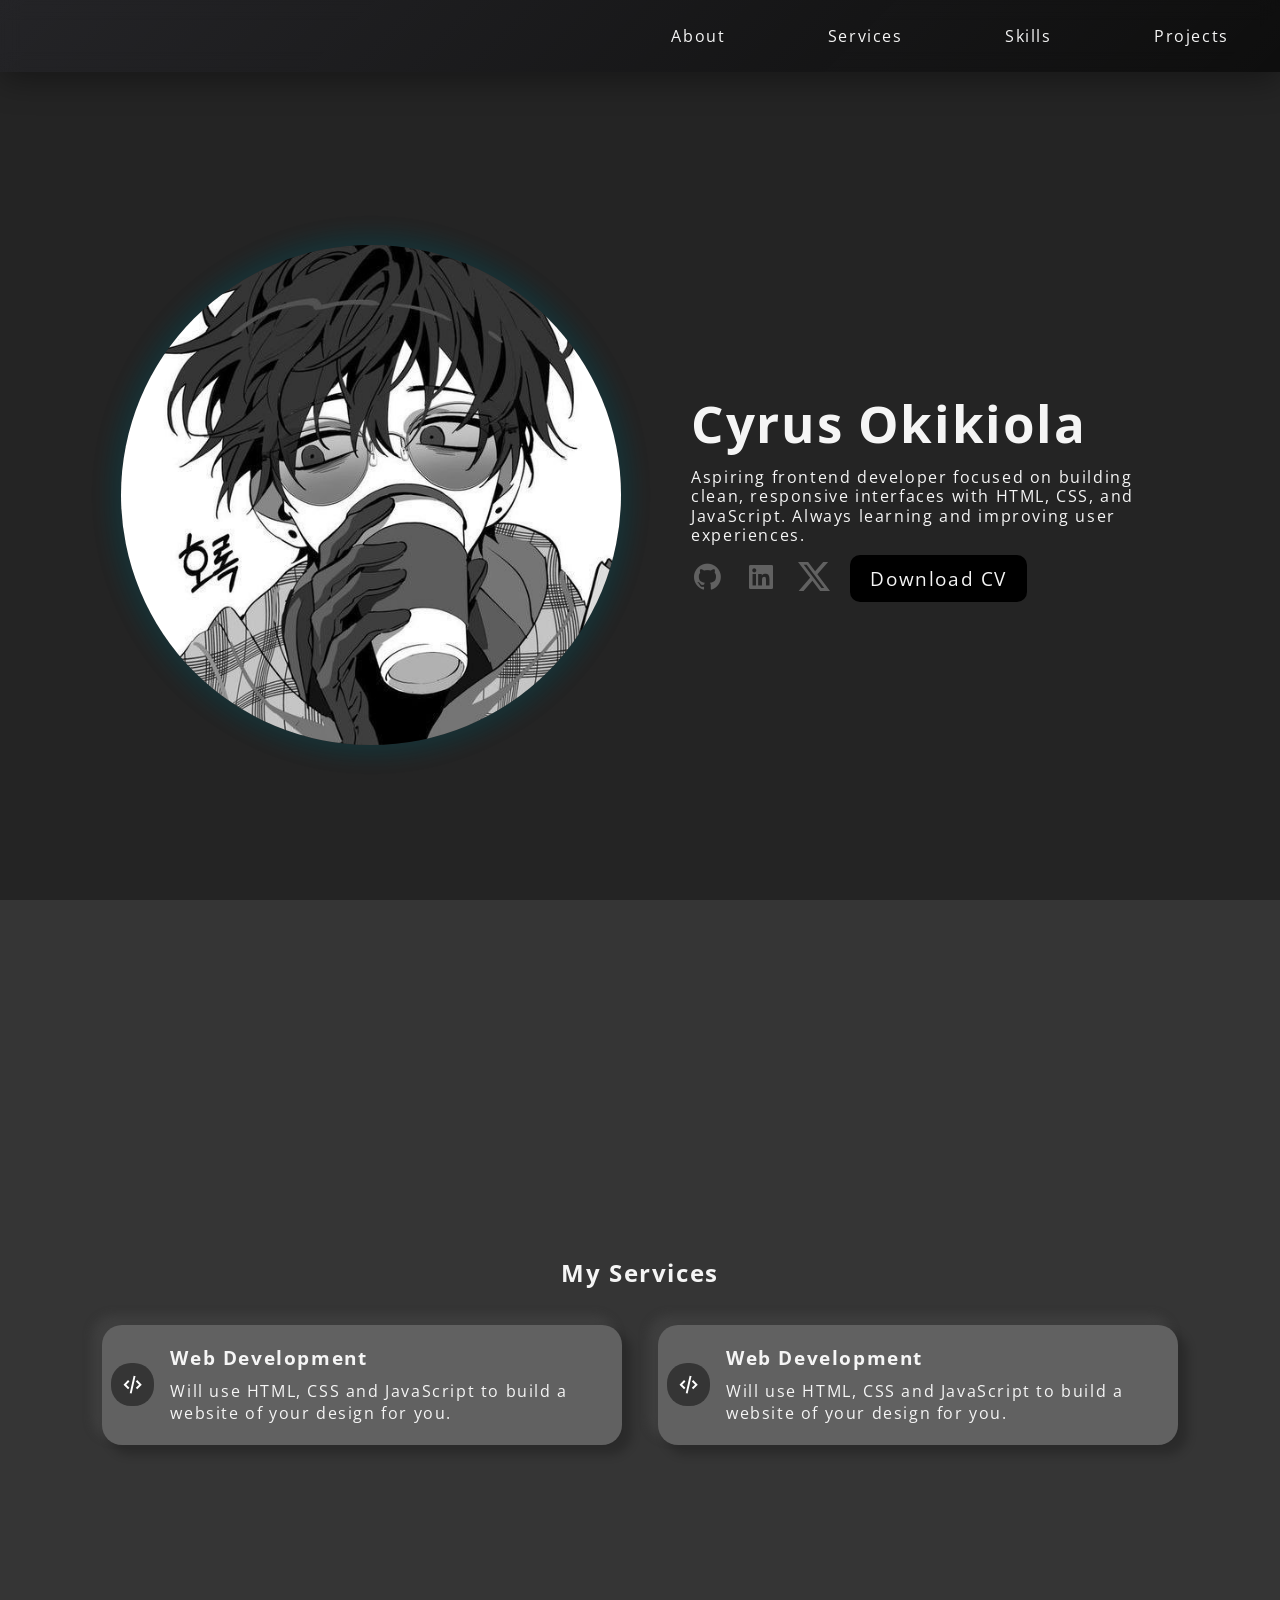
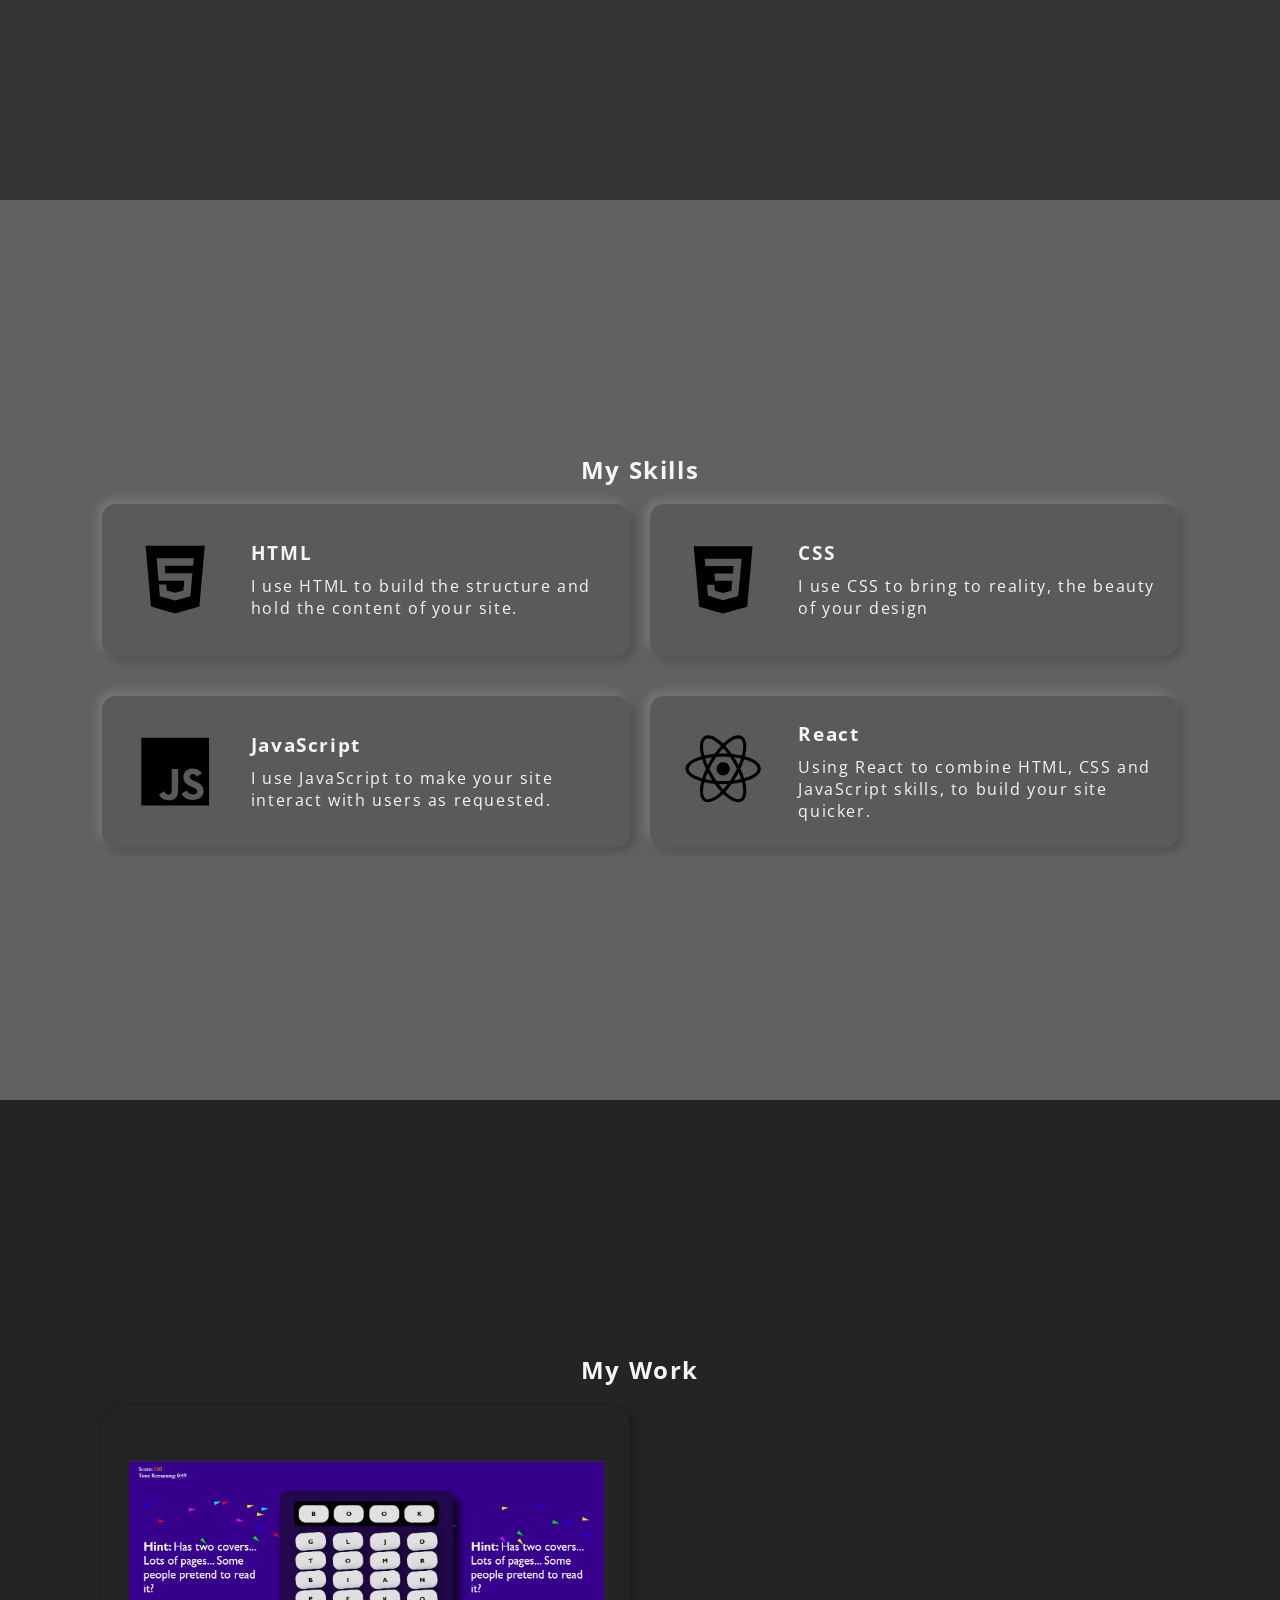
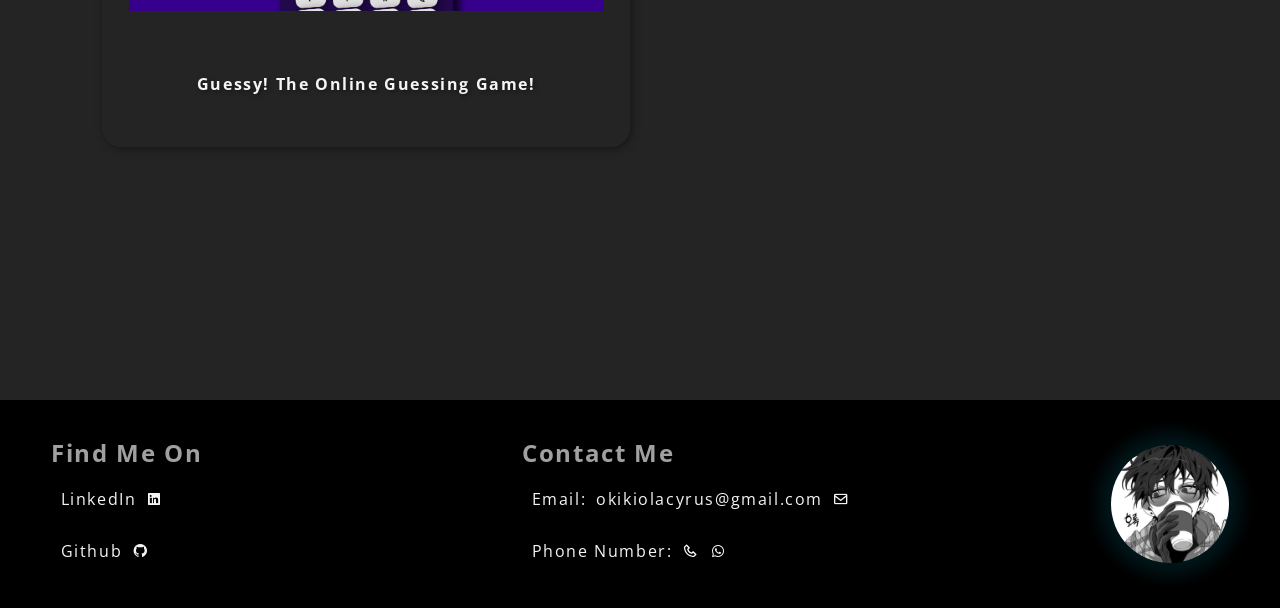
==== index.html @ 1af75ae3 "x option" ====
<!DOCTYPE html>
<html lang="en">
<head>
    <meta charset="UTF-8">
    <meta name="viewport" content="width=device-width, initial-scale=1.0">
    <title>Cyrus</title>
    <link rel="preconnect" href="https://fonts.googleapis.com">
    <link rel="preconnect" href="https://fonts.gstatic.com" crossorigin>
    <link href="https://fonts.googleapis.com/css2?family=Open+Sans:ital,wght@0,300..800;1,300..800&family=Roboto+Condensed:ital,wght@0,100..900;1,100..900&family=Roboto:ital,wght@0,100..900;1,100..900&display=swap" rel="stylesheet">
    <link href='https://unpkg.com/boxicons@2.1.4/css/boxicons.min.css' rel='stylesheet'>
    <link rel="stylesheet" href="./styles/general.css">
    <link rel="stylesheet" href="./styles/header.css">
    <link rel="stylesheet" href="./styles/footer.css">
    <link rel="stylesheet" href="./styles/colors.css">
    <link rel="stylesheet" href="./styles/about.css">
    <link rel="stylesheet" href="./styles/services.css">
    <link rel="stylesheet" href="./styles/projects.css">
    <link rel="stylesheet" href="./styles/animations.css">
    <link rel="stylesheet" href="./styles/skills.css">
</head>
<body>
    <header>
        <!--Conatains Nav bar-->
        <div class="wide-view">
            <nav>
                <!--Contains "About", "Contact Me", "Projects"-->
                <a class="nav" href="#who-i-am-target">About</a>
                <a class="nav" href="#my-services-target">Services</a>
                <a class="nav" href="#my-skills-target">Skills</a>
                <a class="nav" href="#projects-section-target">Projects</a>
            </nav>
        </div>
        <div class="smol-view">
            <i class='bx bx-menu-alt-right' id="menu-icon"></i>
            <div class="side-menu">
                <div class="black-screen"></div>
                <button class="close-menu">
                    <i class='bx bx-x' id="icon"></i>
                </button>
                <nav>
                    <!--Contains "About", "Contact Me", "Projects"-->
                    <a class="nav" href="#who-i-am-target">About</a>
                    <a class="nav" href="#my-services-target">Services</a>
                    <a class="nav" href="#my-skills-target">Skills</a>
                    <a class="nav" href="#projects-section-target">Projects</a>
                </nav>
                <div class="media-links">
                    <a href="https://github.com/CyMain" class="media-link"><i class='bx bxl-github' ></i></a>
                    <a href="https://www.linkedin.com/in/cyrus-okikiola/" class="media-link"><i class='bx bxl-linkedin-square'></i></a>
                </div>
            </div>
        </div>
    </header>
    <main>
        <!--Contains the main content of each site-->
        <section id="who-i-am">
            <h6 id="who-i-am-target">

            </h6>
            <div id="about-container">
                <div id="brand-image">
                    <!--My Image or brand Image. Could even be my github pfp-->
                    <img src="./assets/images/mypfp2.jpg" alt="Cyrus' image">
                </div>
                <div id="my-desc">
                    <h2 class="name">
                        Cyrus Okikiola
                    </h2>
                    <article class="desc">
                        Aspiring frontend developer focused on building clean, responsive interfaces with HTML, CSS, and JavaScript. Always learning and improving user experiences.
                    </article>
                    <div class="options">
                        <button class="option"><i class='bx bxl-github'></i></button>
                        <button class="option"><i class='bx bxl-linkedin-square'></i></button>
                        <button class="option"><svg xmlns="http://www.w3.org/2000/svg" shape-rendering="geometricPrecision" text-rendering="geometricPrecision" image-rendering="optimizeQuality" fill-rule="evenodd" clip-rule="evenodd" viewBox="0 0 512 462.799"><path fill-rule="nonzero" d="M403.229 0h78.506L310.219 196.04 512 462.799H354.002L230.261 301.007 88.669 462.799h-78.56l183.455-209.683L0 0h161.999l111.856 147.88L403.229 0zm-27.556 415.805h43.505L138.363 44.527h-46.68l283.99 371.278z"/></svg></button>
                        
                        <button class="cv-download">Download CV</button>
                    </div>
                </div>
            </div>
        </section>
        <section id="my-services">
            <h6 id="my-services-target">

            </h6>
            <div id="services-container">
                <h2>
                    My Services
                </h2>
                <div class="services">
                    <!--column flexbox containing all services on mobile. Row flexbox for wide screens-->
                    <div class="service">
                        <figure>
                            <!--icon for each sevice.-->
                            <img src="./assets/icons/code-alt-light.png">
                        </figure>
                        <div class="service-desc">
                            <!--Contains service name and description-->
                            <h3>
                                Web Development
                            </h3>
                            <p>
                                Will use HTML, CSS and JavaScript to build a website of your design for you.
                            </p>
                        </div>
                    </div>
                    <div class="service">
                        <figure>
                            <!--icon for each sevice.-->
                            <img src="./assets/icons/code-alt-light.png">
                        </figure>
                        <div class="service-desc">
                            <!--Contains service name and description-->
                            <h3>
                                Web Development
                            </h3>
                            <p>
                                Will use HTML, CSS and JavaScript to build a website of your design for you.
                            </p>
                        </div>
                    </div>
                    
                </div>
            </div>
        </section>
        <section id="my-skills">
            <h6 id="my-skills-target">

            </h6>
            <div id="skills-container">
                <h2>
                    My Skills
                </h2>
                <div class="skills">
                    <!--column flexbox containing all skills on mobile. Row flexbox for wide screens-->
                    <div class="skill html-skill">
                        <!--icon for each skill.-->
                        <figure class="skill-icon">
                            <svg xmlns="http://www.w3.org/2000/svg" viewBox="0 0 24 24"><path d="M4.136 3.012h15.729l-1.431 16.15-6.451 1.826-6.414-1.826-1.433-16.15zm5.266 7.302-.173-2.035 7.533.002.173-1.963-9.87-.002.522 5.998h6.835l-.243 2.566-2.179.602-2.214-.605-.141-1.58H7.691l.247 3.123L12 17.506l4.028-1.08.558-6.111H9.402v-.001z"></path></svg>
                        </figure>
                        
                        <article class="skill-desc">
                            <h3 class="skill-name">HTML</h3>
                            <p class="skill-me">I use HTML to build the structure and hold the content of your site.</p>
                        </article>
                    </div>
                    <div class="skill css-skill">
                        <!--icon for each skill.-->
                        <figure class="skill-icon">
                            <svg xmlns="http://www.w3.org/2000/svg" viewBox="0 0 24 24"><path d="M4.192 3.143h15.615l-1.42 16.034-6.404 1.812-6.369-1.813L4.192 3.143zM16.9 6.424l-9.8-.002.158 1.949 7.529.002-.189 2.02H9.66l.179 1.913h4.597l-.272 2.62-2.164.598-2.197-.603-.141-1.569h-1.94l.216 2.867L12 17.484l3.995-1.137.905-9.923z"></path></svg>
                        </figure>
                        
                        <article class="skill-desc">
                            <h3 class="skill-name">CSS</h3>
                            <p class="skill-me">I use CSS to bring to reality, the beauty of your design</p>
                        </article>
                    </div>
                    <div class="skill js-skill">
                        <!--icon for each skill.-->
                        <figure class="skill-icon">
                            <svg xmlns="http://www.w3.org/2000/svg" viewBox="0 0 24 24" ><path d="M3 3h18v18H3V3zm16.525 13.707c-.131-.821-.666-1.511-2.252-2.155-.552-.259-1.165-.438-1.349-.854-.068-.248-.078-.382-.034-.529.113-.484.687-.629 1.137-.495.293.09.563.315.732.676.775-.507.775-.507 1.316-.844-.203-.314-.304-.451-.439-.586-.473-.528-1.103-.798-2.126-.775l-.528.067c-.507.124-.991.395-1.283.754-.855.968-.608 2.655.427 3.354 1.023.765 2.521.933 2.712 1.653.18.878-.652 1.159-1.475 1.058-.607-.136-.945-.439-1.316-1.002l-1.372.788c.157.359.337.517.607.832 1.305 1.316 4.568 1.249 5.153-.754.021-.067.18-.528.056-1.237l.034.049zm-6.737-5.434h-1.686c0 1.453-.007 2.898-.007 4.354 0 .924.047 1.772-.104 2.033-.247.517-.886.451-1.175.359-.297-.146-.448-.349-.623-.641-.047-.078-.082-.146-.095-.146l-1.368.844c.229.473.563.879.994 1.137.641.383 1.502.507 2.404.305.588-.17 1.095-.519 1.358-1.059.384-.697.302-1.553.299-2.509.008-1.541 0-3.083 0-4.635l.003-.042z"></path></svg>
                        </figure>
                        <article class="skill-desc">
                            <h3 class="skill-name">JavaScript</h3>
                            <p class="skill-me">I use JavaScript to make your site interact with users as requested.</p>
                        </article>
                    </div>
                    <div class="skill react-skill">
                        <!--icon for each skill.-->
                        <div class="skill-icon">
                            <svg xmlns="http://www.w3.org/2000/svg" viewBox="0 0 24 24"><circle cx="12" cy="11.245" r="1.785"></circle><path d="m7.002 14.794-.395-.101c-2.934-.741-4.617-2.001-4.617-3.452 0-1.452 1.684-2.711 4.617-3.452l.395-.1.111.391a19.507 19.507 0 0 0 1.136 2.983l.085.178-.085.178c-.46.963-.841 1.961-1.136 2.985l-.111.39zm-.577-6.095c-2.229.628-3.598 1.586-3.598 2.542 0 .954 1.368 1.913 3.598 2.54.273-.868.603-1.717.985-2.54a20.356 20.356 0 0 1-.985-2.542zm10.572 6.095-.11-.392a19.628 19.628 0 0 0-1.137-2.984l-.085-.177.085-.179c.46-.961.839-1.96 1.137-2.984l.11-.39.395.1c2.935.741 4.617 2 4.617 3.453 0 1.452-1.683 2.711-4.617 3.452l-.395.101zm-.41-3.553c.4.866.733 1.718.987 2.54 2.23-.627 3.599-1.586 3.599-2.54 0-.956-1.368-1.913-3.599-2.542a20.683 20.683 0 0 1-.987 2.542z"></path><path d="m6.419 8.695-.11-.39c-.826-2.908-.576-4.991.687-5.717 1.235-.715 3.222.13 5.303 2.265l.284.292-.284.291a19.718 19.718 0 0 0-2.02 2.474l-.113.162-.196.016a19.646 19.646 0 0 0-3.157.509l-.394.098zm1.582-5.529c-.224 0-.422.049-.589.145-.828.477-.974 2.138-.404 4.38.891-.197 1.79-.338 2.696-.417a21.058 21.058 0 0 1 1.713-2.123c-1.303-1.267-2.533-1.985-3.416-1.985zm7.997 16.984c-1.188 0-2.714-.896-4.298-2.522l-.283-.291.283-.29a19.827 19.827 0 0 0 2.021-2.477l.112-.16.194-.019a19.473 19.473 0 0 0 3.158-.507l.395-.1.111.391c.822 2.906.573 4.992-.688 5.718a1.978 1.978 0 0 1-1.005.257zm-3.415-2.82c1.302 1.267 2.533 1.986 3.415 1.986.225 0 .423-.05.589-.145.829-.478.976-2.142.404-4.384-.89.198-1.79.34-2.698.419a20.526 20.526 0 0 1-1.71 2.124z"></path><path d="m17.58 8.695-.395-.099a19.477 19.477 0 0 0-3.158-.509l-.194-.017-.112-.162A19.551 19.551 0 0 0 11.7 5.434l-.283-.291.283-.29c2.08-2.134 4.066-2.979 5.303-2.265 1.262.727 1.513 2.81.688 5.717l-.111.39zm-3.287-1.421c.954.085 1.858.228 2.698.417.571-2.242.425-3.903-.404-4.381-.824-.477-2.375.253-4.004 1.841.616.67 1.188 1.378 1.71 2.123zM8.001 20.15a1.983 1.983 0 0 1-1.005-.257c-1.263-.726-1.513-2.811-.688-5.718l.108-.391.395.1c.964.243 2.026.414 3.158.507l.194.019.113.16c.604.878 1.28 1.707 2.02 2.477l.284.29-.284.291c-1.583 1.627-3.109 2.522-4.295 2.522zm-.993-5.362c-.57 2.242-.424 3.906.404 4.384.825.47 2.371-.255 4.005-1.842a21.17 21.17 0 0 1-1.713-2.123 20.692 20.692 0 0 1-2.696-.419z"></path><path d="M12 15.313c-.687 0-1.392-.029-2.1-.088l-.196-.017-.113-.162a25.697 25.697 0 0 1-1.126-1.769 26.028 26.028 0 0 1-.971-1.859l-.084-.177.084-.179c.299-.632.622-1.252.971-1.858.347-.596.726-1.192 1.126-1.77l.113-.16.196-.018a25.148 25.148 0 0 1 4.198 0l.194.019.113.16a25.136 25.136 0 0 1 2.1 3.628l.083.179-.083.177a24.742 24.742 0 0 1-2.1 3.628l-.113.162-.194.017c-.706.057-1.412.087-2.098.087zm-1.834-.904c1.235.093 2.433.093 3.667 0a24.469 24.469 0 0 0 1.832-3.168 23.916 23.916 0 0 0-1.832-3.168 23.877 23.877 0 0 0-3.667 0 23.743 23.743 0 0 0-1.832 3.168 24.82 24.82 0 0 0 1.832 3.168z"></path></svg>
                        </div>
                        <article class="skill-desc">
                            <h3 class="skill-name">React</h3>
                            <p class="skill-me">Using React to combine HTML, CSS and JavaScript skills, to build your site quicker.</p>
                        </article>
                    </div>
                </div>
            </div>
        </section>
        <section id="projects-section">
            <h6 id="projects-section-target">

            </h6>
            <h2>
                My Work
            </h2>
            <!--Contains all my main projects-->
            <div id="projects">
                <div class="project">
                    <!--Default template for all projects
                    Div1 Contains two divs. Div1,1 contains a sample image of the project
                    Div1,2 contains a project title and then a description(maybe include a button to go to project site?)-->
                    <div class="display-image">
                        <img src="./assets/images/project-images/GuessyScreenshots/GuessySampleProject.png">
                    </div>
                    <div class="project-desc">
                        <h2>
                            Guessy! The Online Guessing Game!
                        </h2>
                        <article>
                            <p>
                                Guessy is as expected, an online guessing game, where the player can be engaged
                                in fun guessing random words based on the hints displayed. Even secret comments and easter eggs exist.
                                So much to find out!
                            </p>
                        </article>
                        <button onclick="window.location.href='https://guessy-pearl.vercel.app/'">
                            Go To Site
                        </button>
                    </div>    
                </div>
            </div>
        </section>
    </main>
    <footer>
        <div class="footer-container">
            <div class="contacts">
                <div class="find-me-on">
                    <!--Contains my contacts: LinkedIn, GitHub, Instagram, e.t.c-->
                    <h2>
                        Find Me On
                    </h2>
                    <ul class="contact-list">
                        <li><a href="https://www.linkedin.com/in/cyrus-okikiola/">LinkedIn <i class='bx bxl-linkedin-square'></i></a></li>
                        <li><a href="https://github.com/CyMain">Github <i class='bx bxl-github' ></i></a></li>
                    </ul>
                </div>
                <div class="contact-me">
                    <!--contains my email and my phone number stating to reach me on whatsapp and telegram.-->
                    <h2>
                        Contact Me
                    </h2>
                    <ul class="contact details">
                        <li>Email: <span>okikiolacyrus@gmail.com</span> <i class='bx bx-envelope' ></i></li>
                        <li>Phone Number:<i class='bx  bx-phone'  style='color:#ffffff'></i><i class='bx bxl-whatsapp'></i></li>
                    </ul>
                </div>
            </div>
            
            <figure class="pfp">
                <!--my pfp on the right side of the footer-->
                <img src="./assets/images/mypfp2.jpg">
            </figure>
        </div>
    </footer>
</body>
</html>
---- styles/general.css ----
*{
    margin: 0;
    padding: 0;
    box-sizing: border-box;
    font-family:"Open Sans", sans-serif;
    letter-spacing: 0.1rem;
    color: rgb(var(--textColor1));
}

a, a:visited{
    text-decoration: none;
}

html {
    scroll-behavior: smooth;
}

body{
    overflow-x: hidden;
    background-color: rgb(var(--mainColor1));
}

section{
    min-height: 100dvh;
    display: flex;
    flex-direction: column;
    justify-content: center;
    position: relative;
}

h6{
    position: absolute;
    opacity: 0;
    top: -8dvh;
}

@media (max-width:700px) {
    section{
        padding: 10dvh 2vw;
    }
    
}

@media (min-width:700.5px) {
    section{
        padding: 6dvh 8vw;
    }
    
}
---- styles/header.css ----
header{
    -webkit-backdrop-filter: blur(10px);
    backdrop-filter:  blur(10px);
    box-shadow: 0 8px 32px 0 rgba(0, 0, 0, 0.37);
    display: flex;
    background: linear-gradient(135deg, rgba(225, 225, 255, 0.1), rgba(255, 255, 255, 0));
    background-color: rgba(0, 0, 0, 0.6);
    position: fixed;
    top: 0;
    left: 0;
    right: 0;
    justify-content: right;
    align-items: center;
    height: 8dvh;
    z-index: 100;
}

.wide-view, .smol-view{
    height: 100%;
}

nav{
    display: flex;
    height: 100%;
}


#menu-icon{
    display: flex;
    align-items: center;
    font-size: 50px;
    text-align: center;
    cursor: pointer;
    height: 100%;
    &:hover{
        background-color: rgb(var(--mainColor2));
    }
}

.side-menu{
    display: none;
    flex-direction: column;
    position: absolute;
    justify-content: space-between;
    width: 50%;
    height: 100dvh;
    top: 0;
    right: 0;
    bottom: 0;
    background: white;
    transition: all 0.2s;
    *{
        transition: all 0.2s;
    }
    .close-menu{
        z-index: 0;
        cursor: pointer;
        display: flex;
        align-items: center;
        justify-content: center;
        width: 50px;
        height: 50px;
        background: white;
        border: none;
        border-radius: 10px;
        position: absolute;
        top: 10px;
        left: -60px;
        &:hover{
            background-color: rgb(var(--mainColor2));
            #icon{
            font-size: 40px;
            filter: none;
            }
        }
        #icon{
            font-size: 40px;
            filter: invert();
        }
    }
    .black-screen{
        position: absolute;
        top: 0;
        bottom: 0;
        left: -100%;
        width: 100%;
        z-index: -1;
        background: rgba(0, 0, 0, 0.4);
    }
    nav{
        flex-direction: column;
        height: 40%;
        .nav{
            font-size: 80%;
            color: rgb(var(--textColor2));
            &:hover{
                color: rgb(var(--textColor1));
            }
        }
    }
    .media-links{
        width: 100%;
        height: 10%;
        display: flex;
        align-items: center;
        padding: 0 20px;
        gap: 10px;
        background: rgb(var(--mainColor2));
        .media-link{
            transition: all 0.2s;
            filter: invert();
            font-size: 1.2rem;
            &:hover{
                filter: none;
            }
        }
    }
}

.nav{
    padding: 0 4vw;
    display: flex;
    align-items: center;
    height: 100%;
    cursor: pointer;
    text-decoration: none;
    transition: all 0.12s;
    &:hover{
        background-color: rgb(var(--mainColor2));
    }
}

@media (min-width:600.5px) {
    .wide-view{
        display: flex;
    }
    .smol-view{
        display: none;
    }
}

@media (max-width:600px) {
    .wide-view{
        display: none;
    }
    .smol-view{
        display: flex;
    }
}
---- styles/footer.css ----
footer{
    .footer-container{
        display: flex;
        height: 100%;
        background-color: black;
        padding: 4dvh 4vw;
        justify-content: space-between;

        .contacts{
            display: flex;
            h2{
                color: rgb(var(--footerColor1));
                cursor: pointer;
            }
            div{
                width: 100%;
            }
    
            ul{
                flex-direction: column;
            }

            li{
                cursor: pointer;
                margin-top: 2%;
                padding: 10px;
                padding-left: 2%;
                list-style: none;
                display: flex;
                align-items: center;
                gap: 10px;
                &:hover{
                    background-color: rgba(var(--mainColor2), 0.4 );
                }
            }
        }
        .contact-list{
            flex: 1;
            li{
                margin-top: 2%;
                list-style: none;
                padding: 0;
                &:hover{
                    background-color: initial;
                }
                a{
                    cursor: pointer;
                    padding: 10px;
                    padding-left: 2%;
                    display: flex;
                    align-items: center;
                    gap: 10px;
                    width: 100%;
                    &:hover{
                        background-color: rgba(var(--mainColor2), 0.4 );
                    }
                }
            }
        }

        .pfp{
            flex: 1;
            cursor: pointer;
            display: flex;
            align-items: center;
            justify-content: right;
            img{
                aspect-ratio: 1/1;
                object-fit: cover;
                object-position: top;
                border-radius: 50%;
            }
        }
    }
}


@media (max-width:700px) {
    .footer-container{
        flex-direction: column;

        .contacts{
            flex-direction: column;
            position: relative;
            div{
                margin-bottom: 2%;
            }
            .find-me-on, .contact-me{
                overflow: hidden;
                h2{
                    position: relative;
                    background-color: black;
                    z-index: 2;
                    border-bottom: 1px solid rgb(var(--footerColor1)); 
                }
                
                ul{
                    transition: all 0.12s;
                    position: relative;
                    display: none;
                    opacity: 0;
                    z-index: 1;
                }
            }
        }

        .pfp{
            img{
                width: max(40px, 15%);
                height: min(5%, 20px);
            }
        }
    }
}

@media (min-width:700.5px) {
    .footer-container{
        flex-direction: row;
        .contacts{
            width: 80%;
            flex-direction: row;
            justify-content: left;

            div{
                width: 100%;
            }
        }

        .pfp{
            img{
                width: 50%;
                aspect-ratio: 1/1;
                
        box-shadow: 0 0 15px 15px rgba(0, 0, 0, 0.2), 
                    0 0 20px 10px rgba(0, 225, 255, 0.151);
            }
        }
    }
}
---- styles/colors.css ----
:root{
    --mainColor1:97, 97, 97;
    --mainColor2:53, 53, 53;
    --mainColor3:36, 36, 36;
    --mainColor4:59, 59, 59;
    --textColor1:245, 245, 245;
    --textColor2:54, 54, 54;
    --buttonColor1:15, 15, 15;
    --buttonColor2:31, 31, 31;
    --footerColor1:160, 160, 160;
    --footerColor2:224, 224, 224;
}
---- styles/about.css ----
#who-i-am{
    background-color: rgb(var(--mainColor3));
    padding-top: 8dvh;
}

#about-container{
    display: flex;
    margin-top: 8dvh;
    width: 100%;
    gap: clamp(20px, 4vw, 400px);
}

#brand-image{
    width: 50%;
    display: flex;
    flex-direction: column;
    align-items: center;
    img{
        width: clamp(40px, 100%, 500px);
        aspect-ratio: 1/1;
        border-radius: 50%;
        object-fit: cover;
        object-position: top;
            
        box-shadow: 0 0 15px 15px rgba(0, 0, 0, 0.2), 
                    0 0 20px 10px rgba(0, 225, 255, 0.151);
    }
}

#my-desc{
    flex: 1;
    display: flex;
    flex-direction: column;
    justify-content: center;
    gap: 10px;
    .name{
        font-weight: bold;
        font-size: clamp(20px, 4vw, 80px);
    }
    
    .desc{
        line-height: 1.2rem;
    }

    .options{
        width: 100%;        
        display: flex;
        align-items: center;
        gap: 20px;

        button{
            border: none;
            cursor: pointer;
            transition: all 0.12s ease;
        }

        .option{
            width: auto;
            height: 100%;
            background: transparent;
            i{
                font-size: 2rem;
                color: rgb(var(--mainColor1));
                &:hover{
                    color: rgb(var(--mainColor2));
                }
            }
            svg{
                width: 2rem;
                height: auto;
                fill: rgb(var(--mainColor1));
                &:hover{
                    fill: black;
                }
            }
        }


        .option:nth-child(2){
            &:hover{
                i{
                    color: rgb(0, 70, 128);
                }
            }
        }

        .option:nth-child(1){
            &:hover{
                i{
                    color: rgba(255, 255, 255, 0.747);
                }
            }
        }

        .cv-download{
            color: whitesmoke;
            background: black;
            padding: 10px 20px;
            border-radius: 10px;
            font-size: 1.2rem;
            &:hover{
                background: rgb(var(--mainColor1));
                color: black;
            }
        }
    }
}

@media (max-width:700px) {
    #about-container{
        display: flex;
        flex-direction: column;
        align-items: center;
        margin-top: 4dvh;
        gap: 2dvh;
        #my-desc{
            .name{
                font-size: 5vw;
                text-align: center;
            }
            .desc{
                margin-top: 4px;
                font-size: clamp(10px,2.5vw, 100%);
                text-align: center;
            }

            .options{
                justify-content: center;
            }
        }
    }
    
}
@media (min-width:700.5px) {
    .options{
        justify-content: flex-start;
    }
}

@media (min-width:1500px) {
    #who-i-am{

    }
}
---- styles/services.css ----
#my-services{
    background-color: rgb(var(--mainColor2));
}

#services-container{
    height: 100%;
    display: flex;
    flex-direction: column;
    place-items: center;
    gap: 4dvh;
    h2{
        align-self: center;
    }
    .services{
        gap: 4dvh;
        place-items: center;
        place-self: center;
        .service{
            background-color: rgb(var(--mainColor1));
            padding: 10px;
            border-radius: 20px;
            overflow: hidden;
            display: flex;
            align-items: center;
            gap: 2dvh;
            width: 100%;
            min-height: 120px;
            box-shadow:8px 8px 10px 2px rgba(0, 0, 0, 0.2), 
                        -8px -8px 10px 2px rgba(78, 78, 78, 0.4);
            transition: all 0.4s;
            figure{
                width: 40px;
                height: 100%;
                display: flex;
                place-items: center;
                place-content: center;
                img{
                    background-color: rgb(var(--mainColor2));
                    border-radius: 20px;
                    padding: 10px;
                }
            }
            
            .service-desc{
                display: flex;
                flex-direction: column;
                
                h3{
                    
                }
                
                p{

                }
            }
        }
    
    }

}

@media (min-width:700.5px) {
    .services{
        display: grid;
        grid-template-columns: repeat(2, 1fr);

        .service{
            min-height: 150px;
        }

        .service-desc{
            gap: 10px;
        }
    }
}
@media (max-width:700px) {
    .services{
        display: flex;
        flex-direction: column;

        .service{
            
        }
        .service-desc{
            gap: 5px;
            h3{
                font-size: 3vw;
            }
            p{
                font-size: 2.5vw;
            }
        }
    }
}
---- styles/projects.css ----
#projects-section{
    /*
    The entire projects section
    */
    background-color: rgb(var(--mainColor3));
    height: 100%;
    display: flex;
    align-items: center;
    flex-direction: column;
    > h2{
        margin-bottom: 20px;
    }
}

#projects{
    /*
    Holds the projects in the project section
    */
    cursor: pointer;
    display: grid;
    grid-template-columns: repeat(2, 1fr);
    justify-content: center;
    gap: 20px;
    
    .project{  
        /*
        Holds the style for every project
        */
        overflow: hidden;
        position: relative;
        max-height: 80dvh;
        max-width: 700px;
        display:flex;
        flex-direction: column;;
        justify-content: center;
        align-items:center;
        box-shadow: 2px 2px 8px rgba(0, 0, 0, 0.4);
        transition: background-color 0.15s, transform 1s, box-shadow 0.15s;
        border-radius: 20px;
        padding: 10% 5%;

        &:hover{
            background-color: rgb(var(--mainColor2));
            transform: translateY( -2%);
            box-shadow: 4px 4px 8px rgba(0, 0, 0, 0.4);
        }

        .display-image{
            margin-bottom: 4%;
            width: 100%;
            height: 100%;
            transition: all 0.15s;
            img{
                width: 100%;
                height: 100%;
                object-fit: contain;
            }
            &:hover{
                transform: translateY(-10%) scale(1.04, 1.01);
                
            }
        }

        .project-desc{
            display: flex;
            position: absolute;
            flex-direction: column;
            align-items: center;
            justify-content: center;
            background-color: rgb(var(--mainColor3));
            height: 40%;
            bottom: 0;
            left: 0;
            right: 0;
            transition: all 0.6s;

            &:hover{
                height: 50%;
                padding: initial 4% 20px 4%;
                background-color: rgb(var(--mainColor2));

                article{
                    line-height: 100%;
                    display:flex;
                }
    
                button{
                    width:40%;
                    display:flex;
                }
            }
            
            *{
                margin-top: 2%;
                transition: all 0.15s;
                cursor: pointer;
            }
            
            h2{
                font-size: 100%;
                text-shadow: 2px 2px 4px rgba(0, 0, 0, 0.4);
            }

            article{
                font-size: clamp(10px, 1.8vw, 16px);
                line-height: 120%;
                max-width: 80%;
                display: none;
                text-shadow: 2px 2px 4px rgba(0, 0, 0, 0.6);
            }

            button{
                padding: 1% 10%;
                display: none;
                align-items: center;
                justify-content: center;
                background-color: rgb(var(--buttonColor1));
                box-shadow: 2px 2px 2px rgba(0, 0, 0, 0.4);
                border: none;
                border-radius: 20px;

                &:hover{
                    background-color: rgb(var(--buttonColor2));
                }
            }
        }
    }
}

@media (max-width:700px) {
 #projects{
    display: flex;
    flex-direction: column;
 }
 /*Project desc. Might need to display desc on mobile since can't hover on mobile.*/
}
---- styles/animations.css ----
@keyframes dropdown{
    0%{
        transform: translateY(-100%);
    }
}
---- styles/skills.css ----
#my-skills{
    display: flex;
    flex-direction: column;
    align-items: center;
    gap: 2dvh;
    #skills-container{
        display: flex;
        flex-direction: column;
        justify-content: center;
        gap: 2dvh;
        width: 100%;
        
    }
    h2{
        text-align: center;
    }

    .skills{
        .skill{
            cursor: default;
            display: flex;
            align-items: center;
            gap: 20px;
            padding: 18px;
            background-color: rgb(90, 90, 90);
            border-radius: 14px;
            box-shadow: 4px 4px 10px rgba(0, 0, 0, 0.2), 
                        -4px -4px 10px rgba(255, 255, 255, 0.158);
            transition: all 0.12s ease;

            *{
                transition: all 0.3s ease;
            }
            .skill-icon{
                border-radius: 10px;
                flex: 1;
                height: 100%;
                padding: 10px;
                svg{
                    width: 100%;
                    height: 100%;
                }
            }
            .skill-desc{
                flex: 4;
                height: 100%;
                display: flex;
                flex-direction: column;
                justify-content: center;
                gap: 10px;
                
            }
        }
        .html-skill{
            &:hover{
                background-color: rgba(255, 0, 0, 0.342);
                box-shadow: 4px 4px 10px rgba(0, 0, 0, 0.2), 
                            -4px -4px 10px rgba(255, 255, 255, 0.158);
                
                .skill-icon{                    
                    box-shadow: 10px 10px 20px rgba(0, 0, 0, 0.2), 
                                -10px -10px 20px rgba(255, 255, 255, 0.158);
                }
            }   
        }
        
        .css-skill{
            &:hover{
                background-color: rgba(0, 26, 255, 0.342);
                box-shadow: 4px 4px 10px rgba(0, 0, 0, 0.2), 
                            -4px -4px 10px rgba(255, 255, 255, 0.158);
                
                .skill-icon{
                    box-shadow: 10px 10px 20px rgba(0, 0, 0, 0.2), 
                                -10px -10px 20px rgba(255, 255, 255, 0.158);
                }
            }   
        }
        
        .js-skill{
            &:hover{
                background-color: rgba(255, 217, 0, 0.342);
                box-shadow: 4px 4px 10px rgba(0, 0, 0, 0.2), 
                            -4px -4px 10px rgba(255, 255, 255, 0.158);
                
                .skill-icon{
                    box-shadow: 10px 10px 20px rgba(0, 0, 0, 0.2), 
                                -10px -10px 20px rgba(255, 255, 255, 0.158);
                }
            }   
        }
        .react-skill{
            &:hover{
                background-color: rgba(0, 225, 255, 0.342);
                box-shadow: 4px 4px 10px rgba(0, 0, 0, 0.2), 
                            -4px -4px 10px rgba(255, 255, 255, 0.158);
                
                .skill-icon{
                    box-shadow: 10px 10px 20px rgba(0, 0, 0, 0.2), 
                                -10px -10px 20px rgba(255, 255, 255, 0.158);
                }
            }   
        }
    }
}

@media (max-width:800px) {
    .skills{
        display: flex;
        flex-direction: column;
        gap: 30px;
    }
    
}


@media (min-width:800.5px) {
    .skills{
        display: grid;
        grid-template-columns: repeat(2, 1fr);
        column-gap: 20px;
        row-gap: 40px;
    }
}
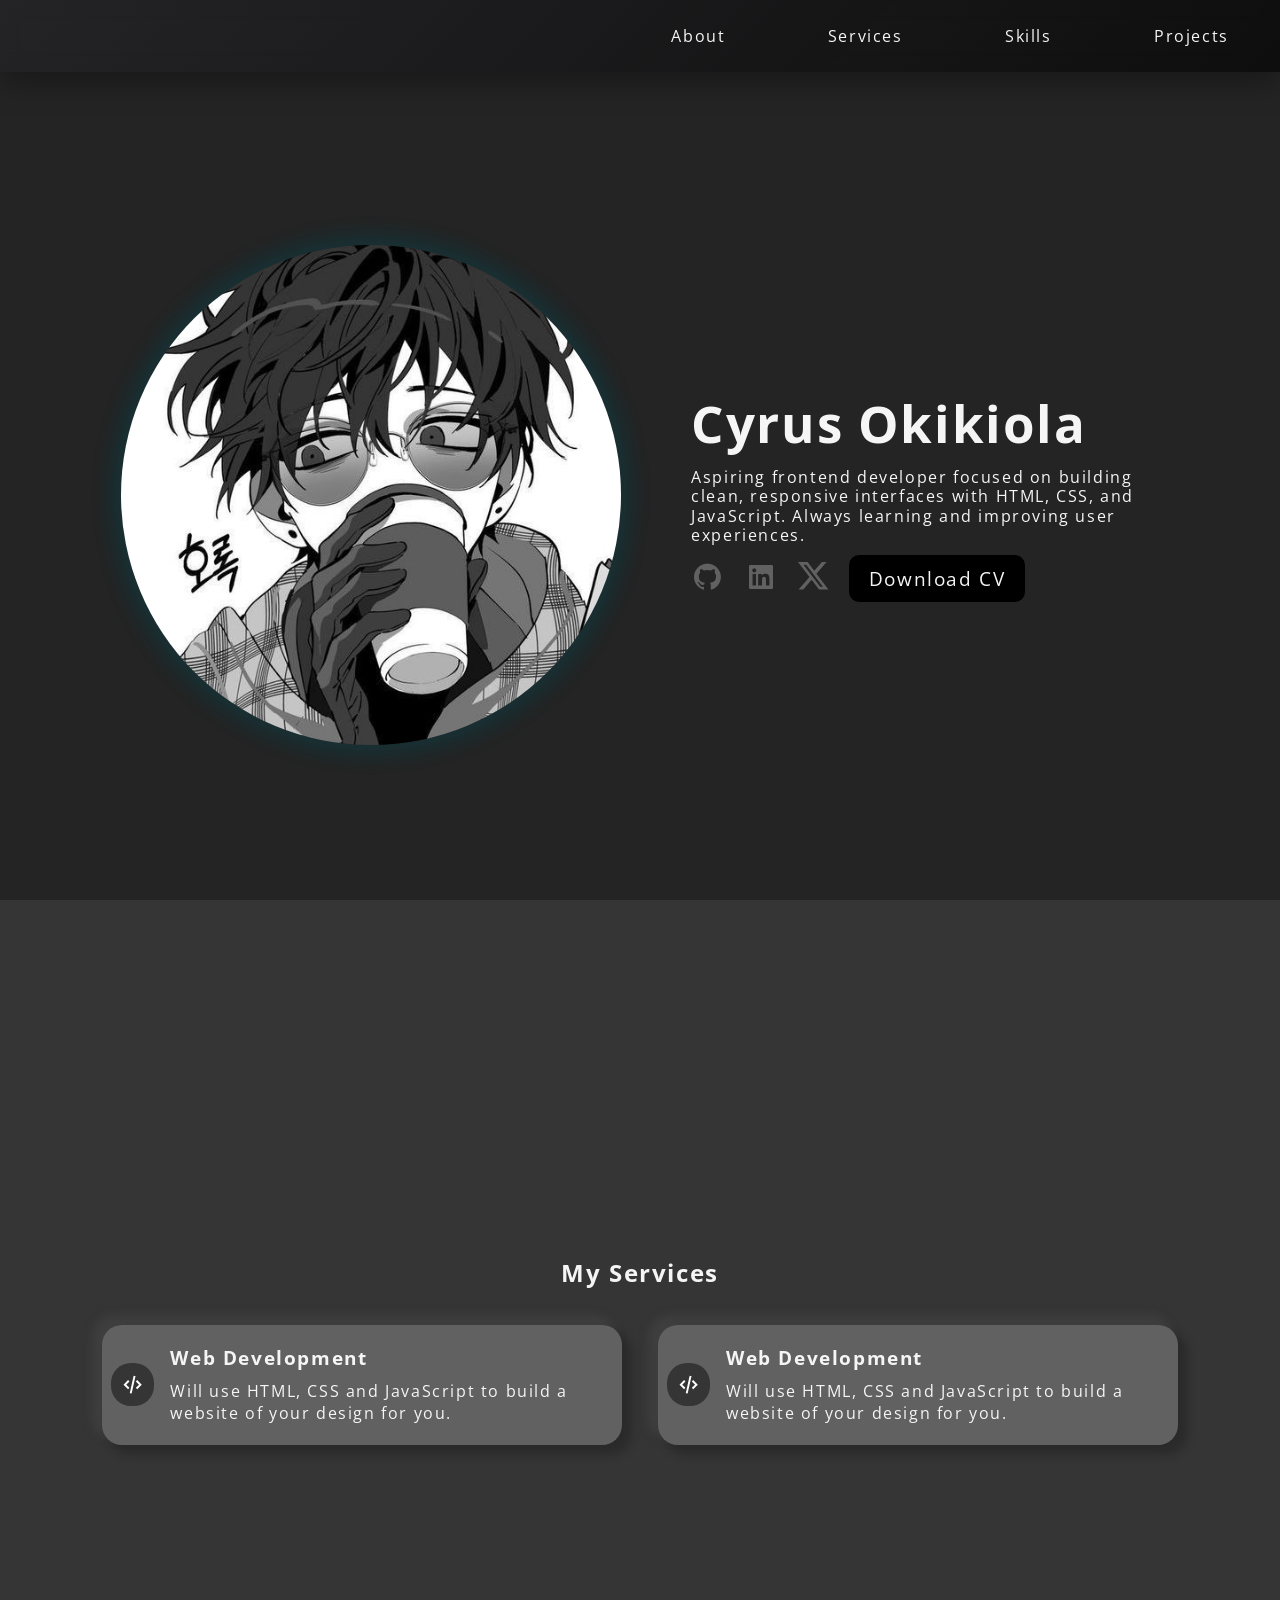
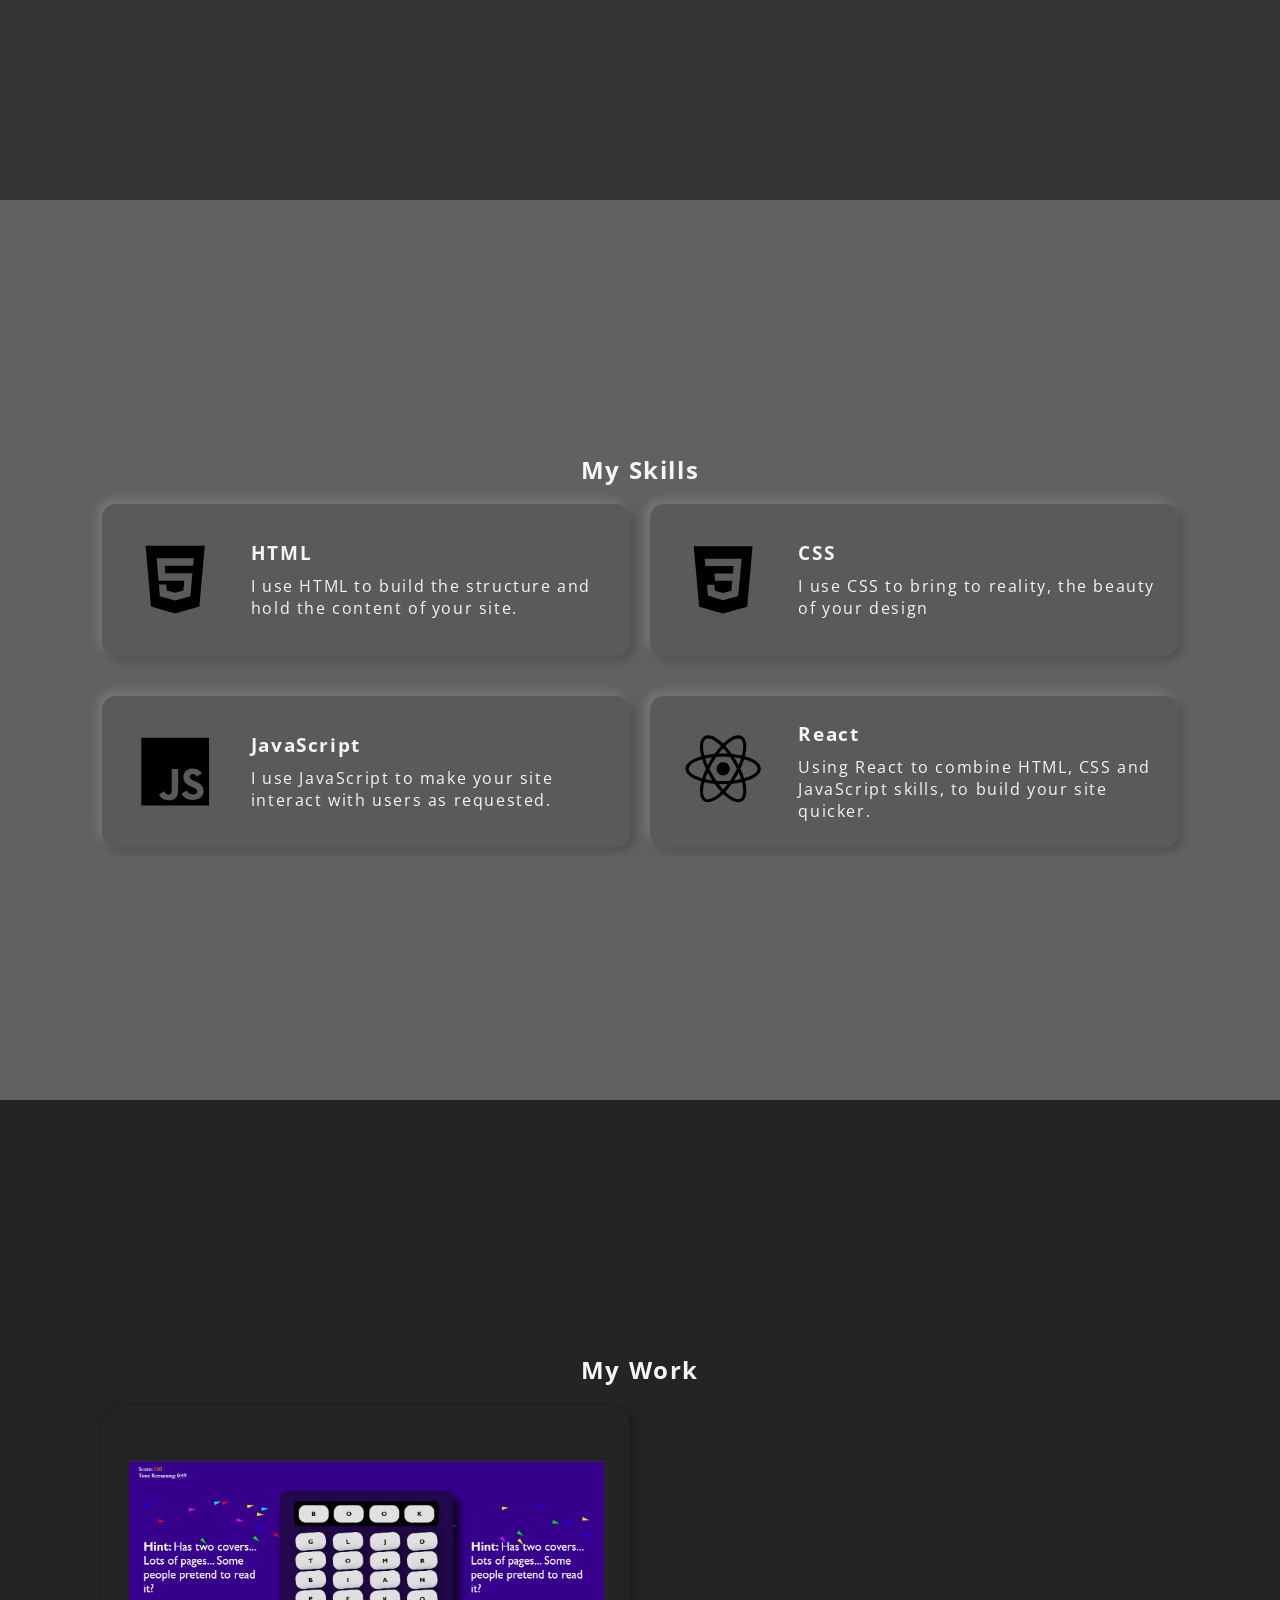
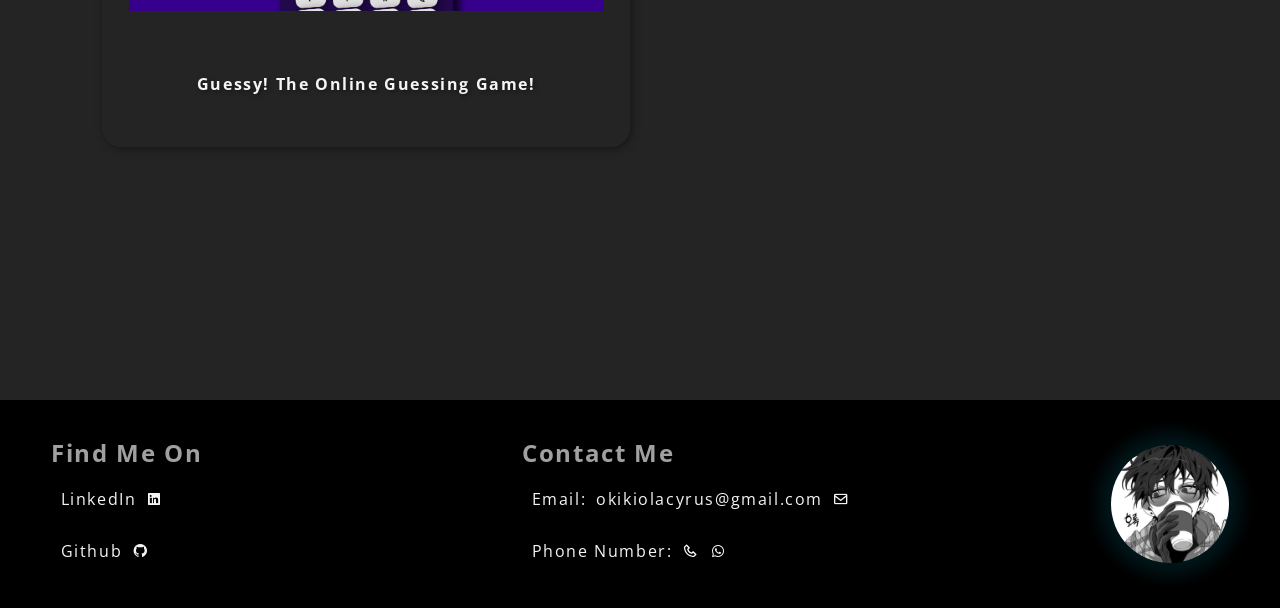
==== commit 2f6c546b: "hero buttons functionality" ====
--- a/index.html
+++ b/index.html
@@ -70,10 +70,9 @@
                         Aspiring frontend developer focused on building clean, responsive interfaces with HTML, CSS, and JavaScript. Always learning and improving user experiences.
                     </article>
                     <div class="options">
-                        <button class="option"><i class='bx bxl-github'></i></button>
-                        <button class="option"><i class='bx bxl-linkedin-square'></i></button>
-                        <button class="option"><svg xmlns="http://www.w3.org/2000/svg" shape-rendering="geometricPrecision" text-rendering="geometricPrecision" image-rendering="optimizeQuality" fill-rule="evenodd" clip-rule="evenodd" viewBox="0 0 512 462.799"><path fill-rule="nonzero" d="M403.229 0h78.506L310.219 196.04 512 462.799H354.002L230.261 301.007 88.669 462.799h-78.56l183.455-209.683L0 0h161.999l111.856 147.88L403.229 0zm-27.556 415.805h43.505L138.363 44.527h-46.68l283.99 371.278z"/></svg></button>
-                        
+                        <a class="option" href="https://github.com/CyMain"><i class='bx bxl-github'></i></a>
+                        <a class="option" href="https://www.linkedin.com/in/cyrus-okikiola/"><i class='bx bxl-linkedin-square'></i></a>
+                        <a class="option" href="https://x.com/cyrus_code"><svg xmlns="http://www.w3.org/2000/svg" shape-rendering="geometricPrecision" text-rendering="geometricPrecision" image-rendering="optimizeQuality" fill-rule="evenodd" clip-rule="evenodd" viewBox="0 0 512 462.799"><path fill-rule="nonzero" d="M403.229 0h78.506L310.219 196.04 512 462.799H354.002L230.261 301.007 88.669 462.799h-78.56l183.455-209.683L0 0h161.999l111.856 147.88L403.229 0zm-27.556 415.805h43.505L138.363 44.527h-46.68l283.99 371.278z"/></svg></a>
                         <button class="cv-download">Download CV</button>
                     </div>
                 </div>
--- a/styles/about.css
+++ b/styles/about.css
@@ -56,7 +56,6 @@
 
         .option{
             width: auto;
-            height: 100%;
             background: transparent;
             i{
                 font-size: 2rem;
@@ -66,7 +65,7 @@
                 }
             }
             svg{
-                width: 2rem;
+                width: 1.9rem;
                 height: auto;
                 fill: rgb(var(--mainColor1));
                 &:hover{
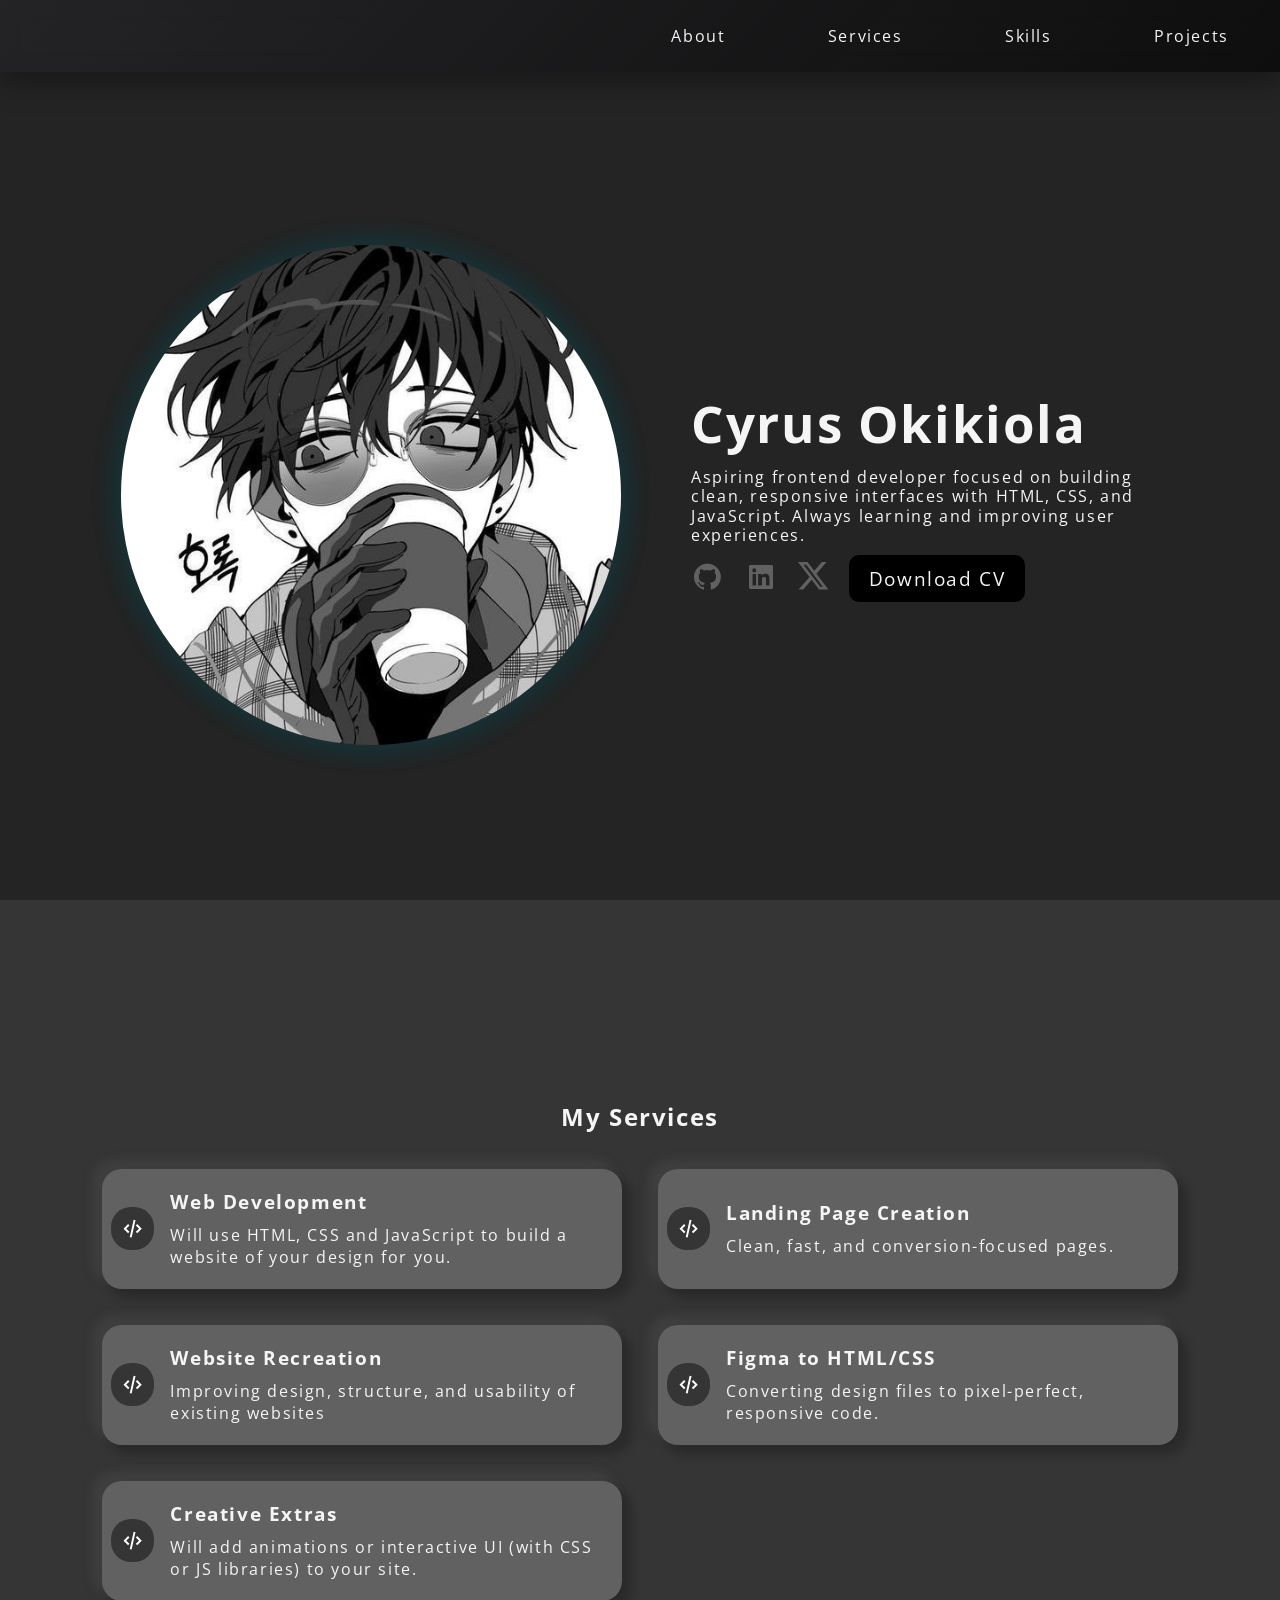
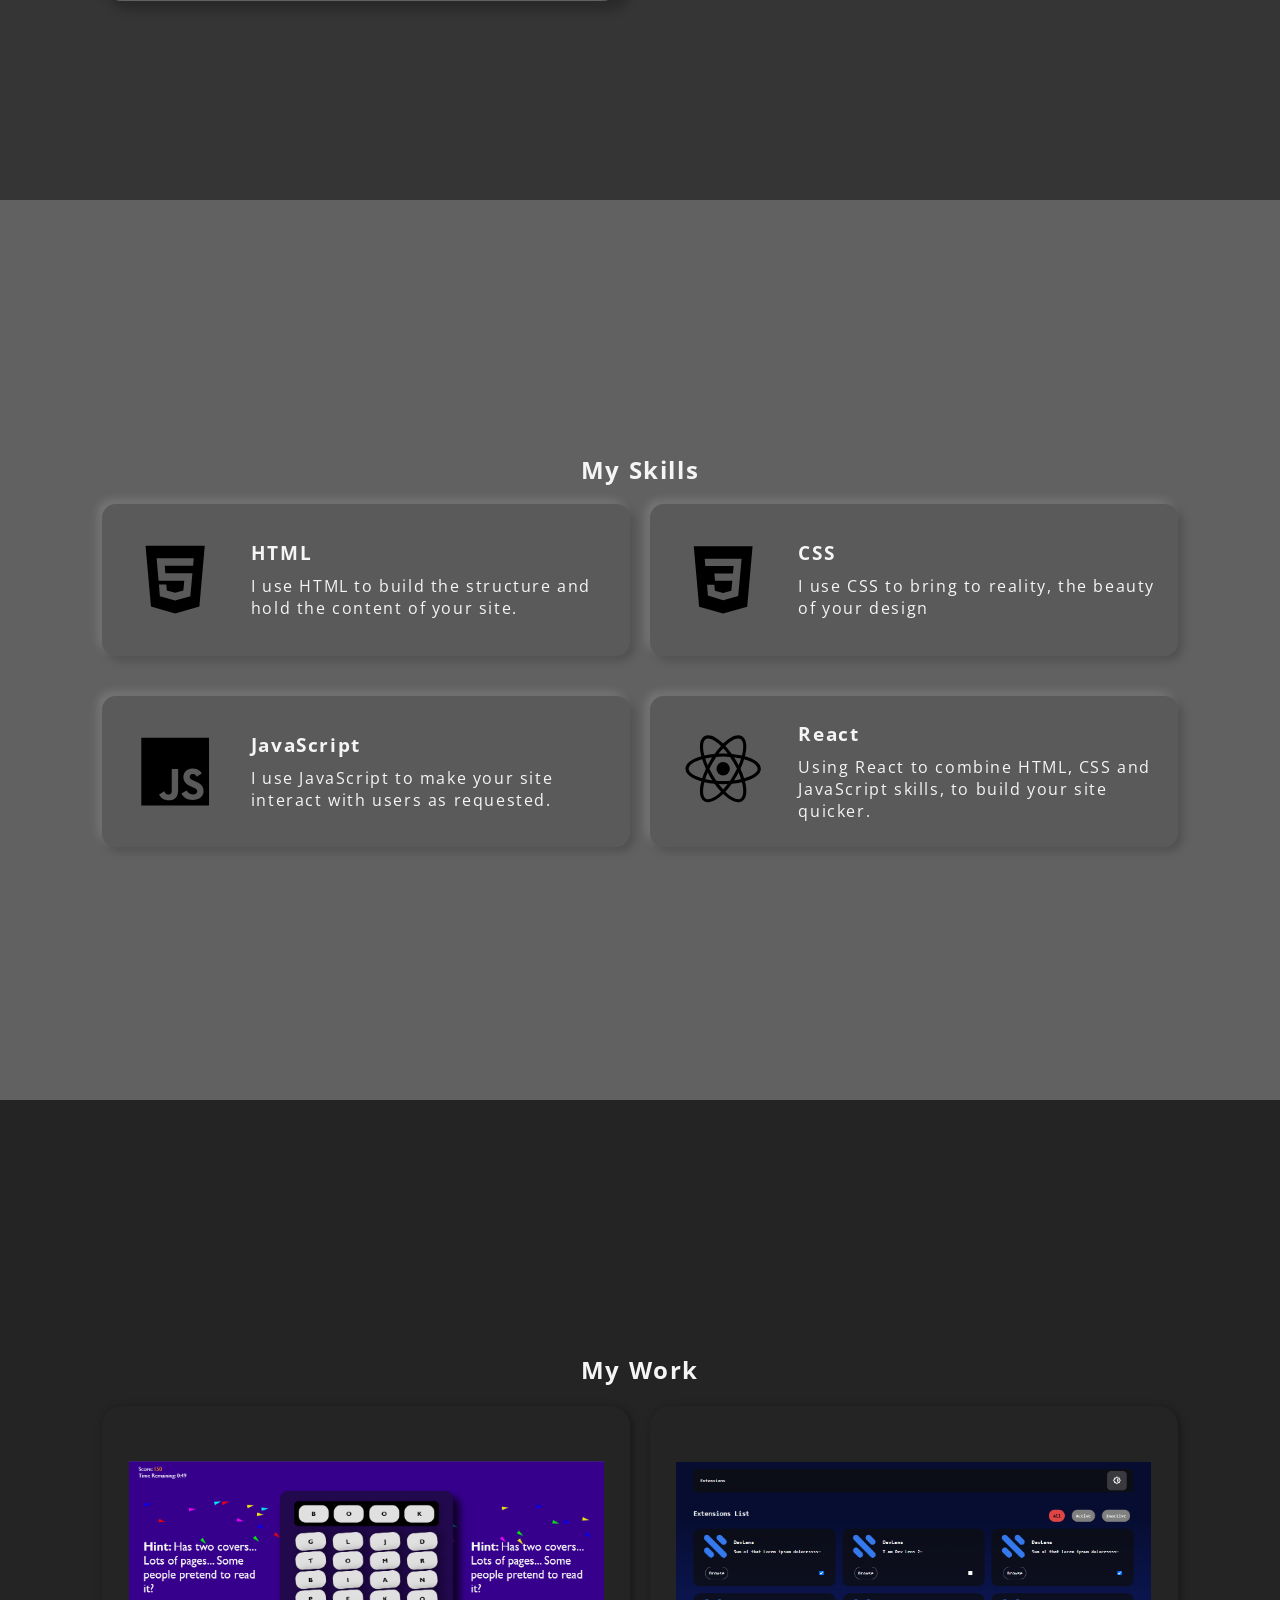
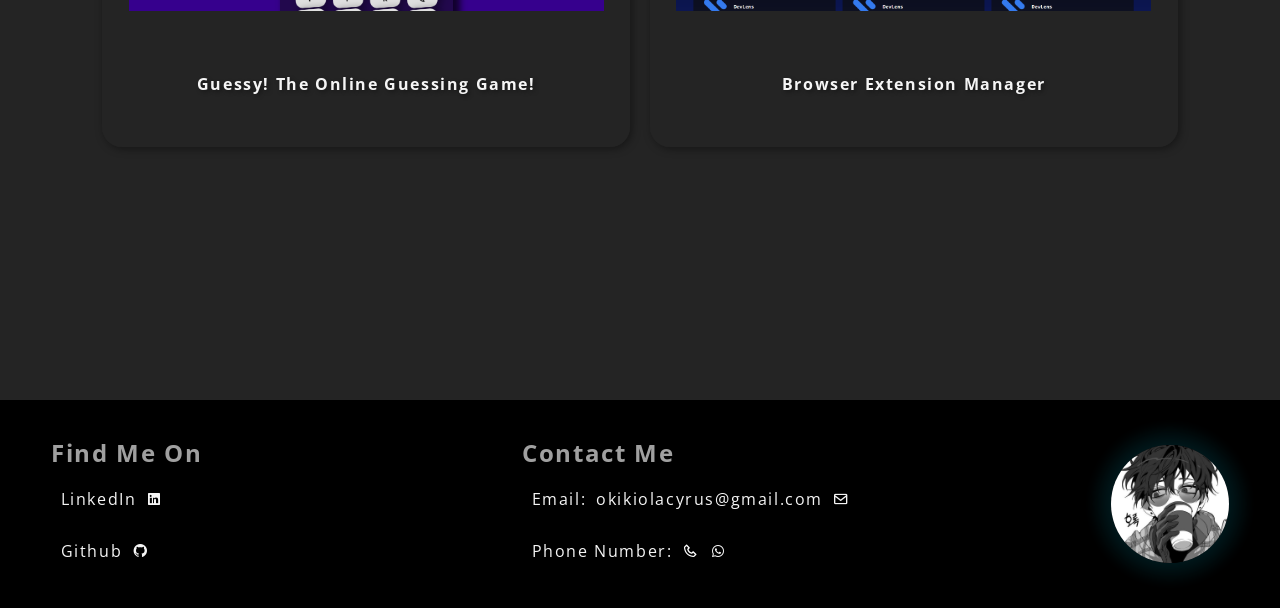
==== commit 137a9ae1: "push" ====
--- a/index.html
+++ b/index.html
@@ -243,5 +243,6 @@
             </figure>
         </div>
     </footer>
+    <script src="./scripts/portfolio.js"></script>
 </body>
 </html>
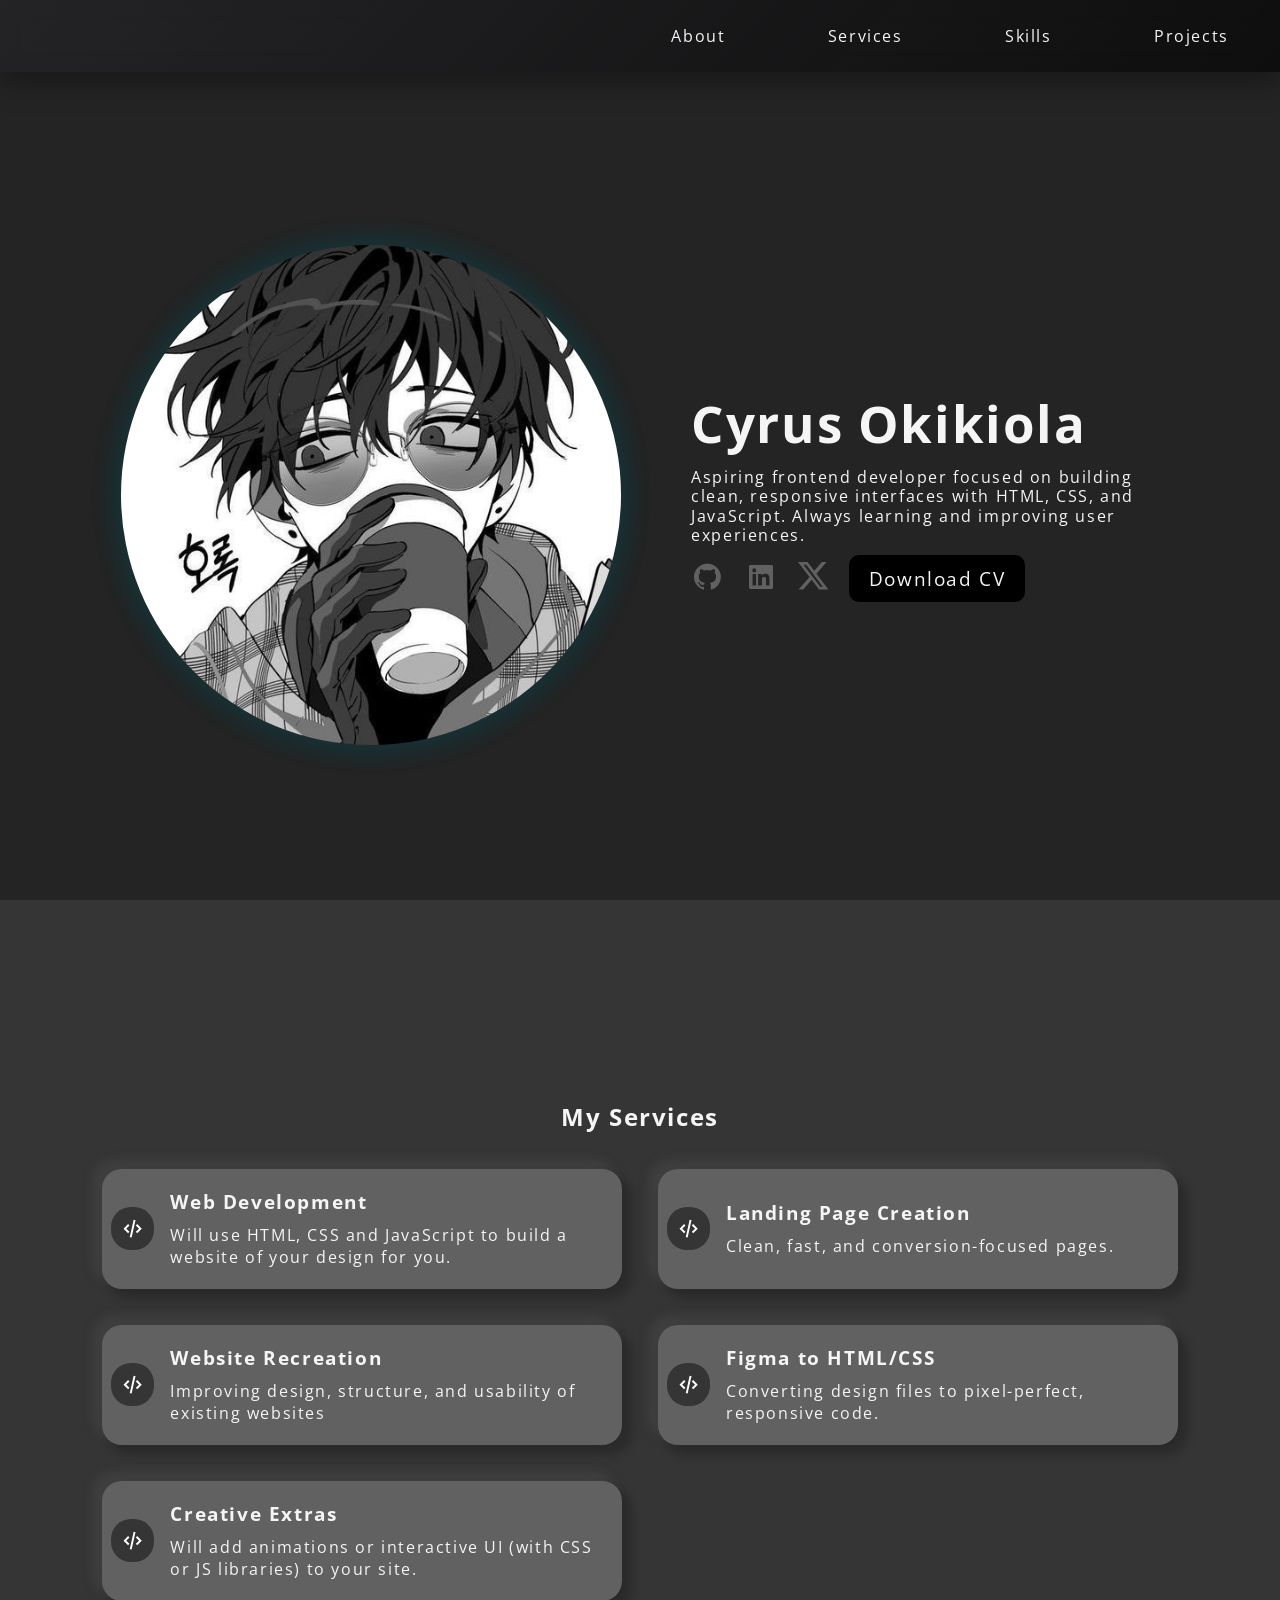
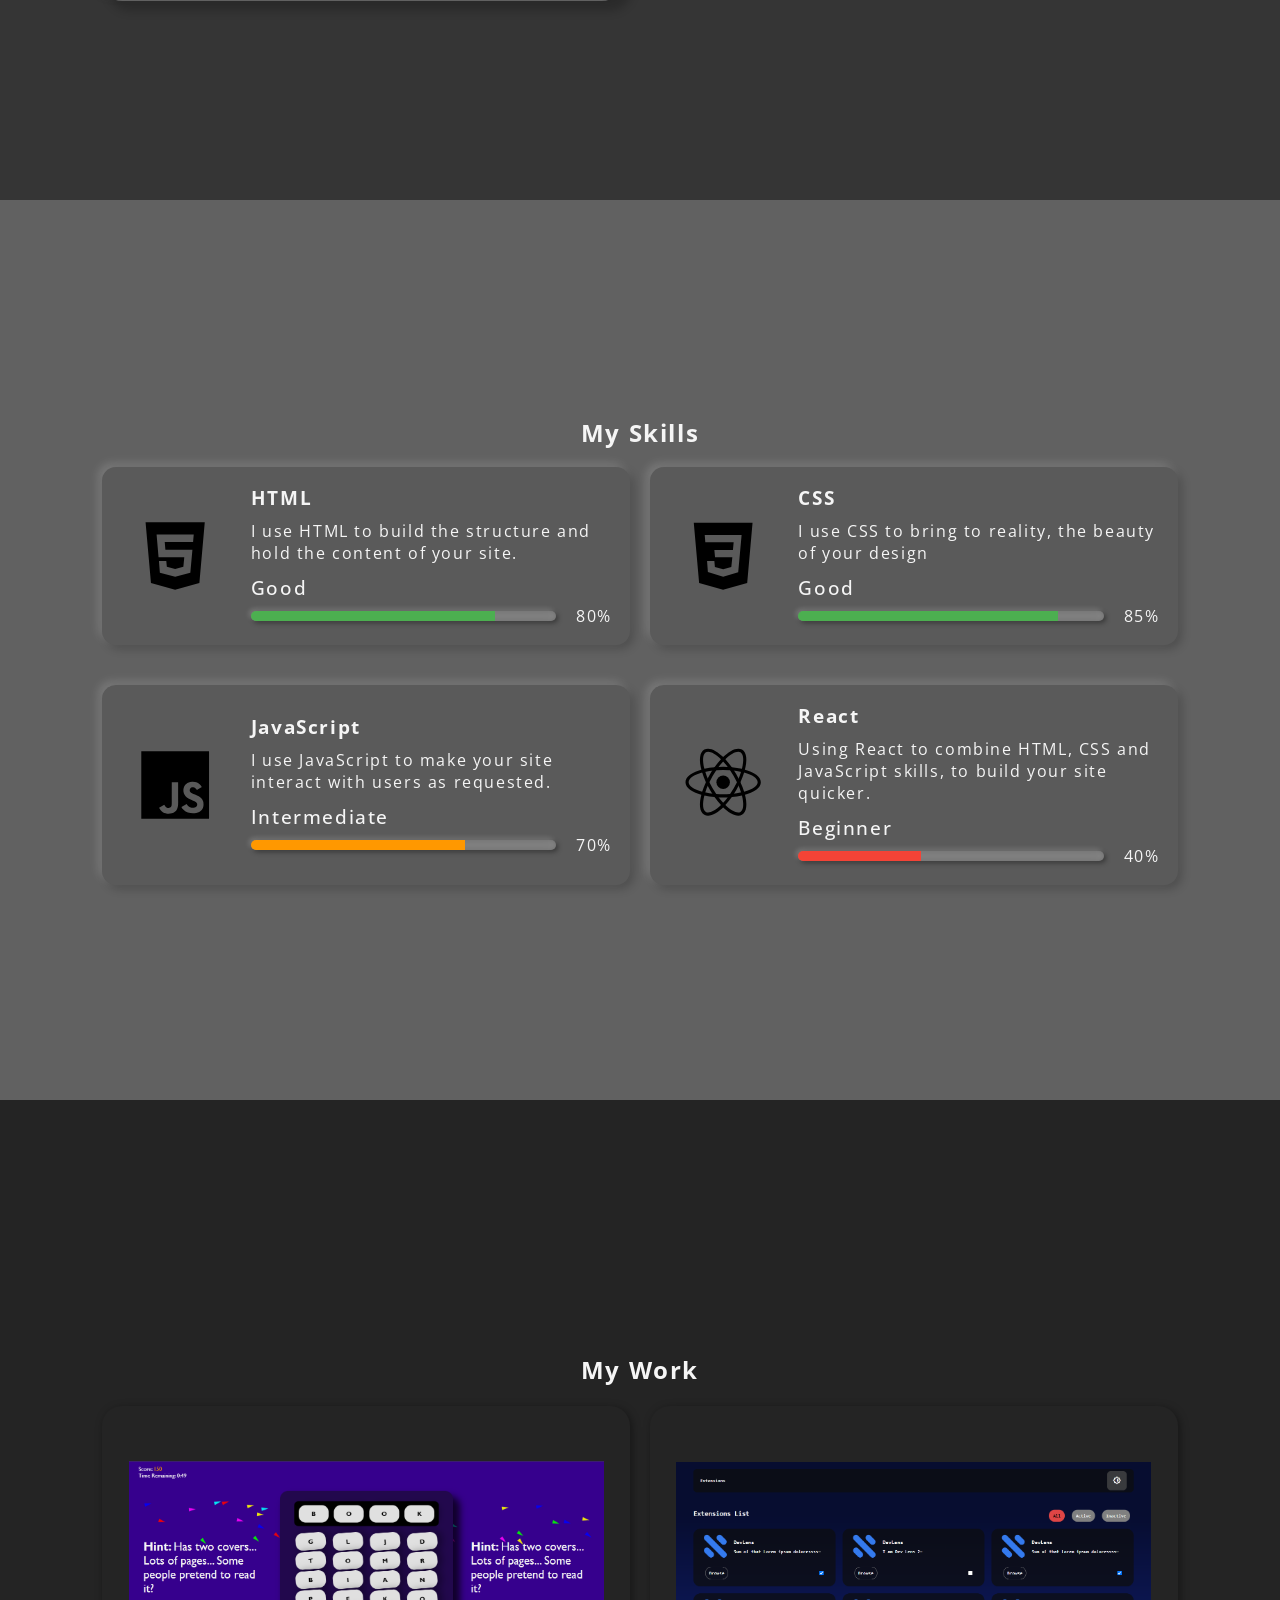
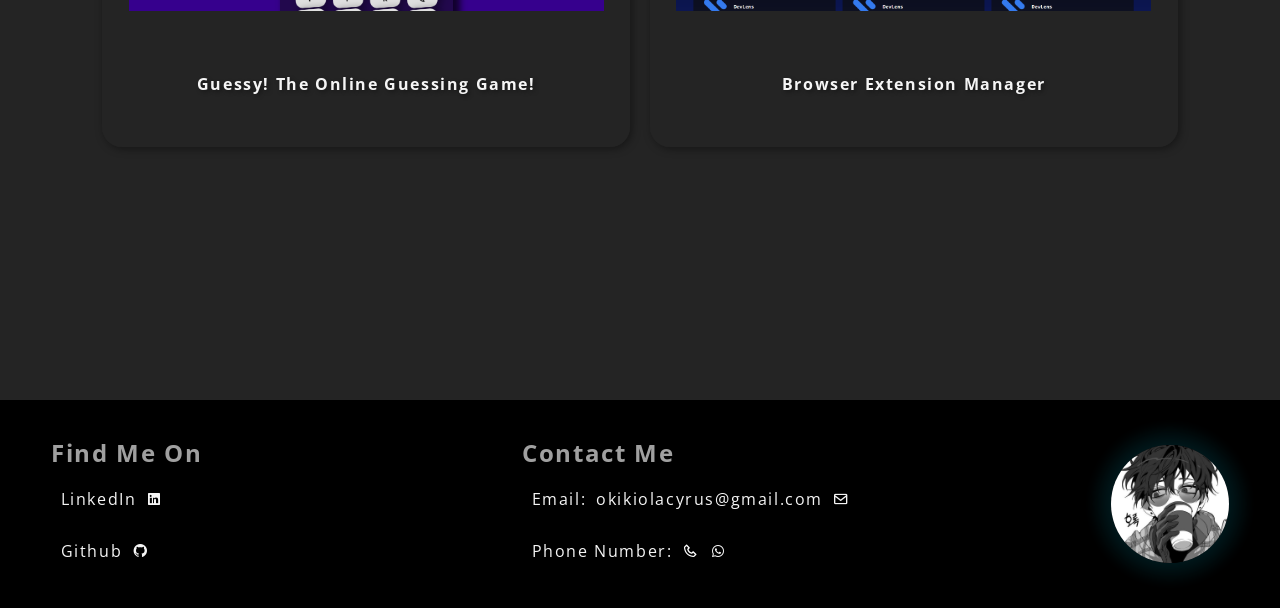
==== commit d877b466: "Implements Progress bars through JavaScript Only" ====
--- a/index.html
+++ b/index.html
@@ -73,7 +73,7 @@
                         <a class="option" href="https://github.com/CyMain"><i class='bx bxl-github'></i></a>
                         <a class="option" href="https://www.linkedin.com/in/cyrus-okikiola/"><i class='bx bxl-linkedin-square'></i></a>
                         <a class="option" href="https://x.com/cyrus_code"><svg xmlns="http://www.w3.org/2000/svg" shape-rendering="geometricPrecision" text-rendering="geometricPrecision" image-rendering="optimizeQuality" fill-rule="evenodd" clip-rule="evenodd" viewBox="0 0 512 462.799"><path fill-rule="nonzero" d="M403.229 0h78.506L310.219 196.04 512 462.799H354.002L230.261 301.007 88.669 462.799h-78.56l183.455-209.683L0 0h161.999l111.856 147.88L403.229 0zm-27.556 415.805h43.505L138.363 44.527h-46.68l283.99 371.278z"/></svg></a>
-                        <button class="cv-download">Download CV</button>
+                        <a href="./assets/files/CV.pdf" class="cv-download">Download CV</a>
                     </div>
                 </div>
             </div>
@@ -141,6 +141,12 @@
                         <article class="skill-desc">
                             <h3 class="skill-name">HTML</h3>
                             <p class="skill-me">I use HTML to build the structure and hold the content of your site.</p>
+                            <div class="skill-level">
+                                <span class="skill-level-text">Intermediate</span>
+                                <div class="skill-level-bar">
+                                    <div class="skill-level-progress"></div>
+                                </div>
+                            </div>
                         </article>
                     </div>
                     <div class="skill css-skill">
@@ -244,5 +250,6 @@
         </div>
     </footer>
     <script src="./scripts/portfolio.js"></script>
+    
 </body>
 </html>
--- a/styles/about.css
+++ b/styles/about.css
@@ -100,6 +100,7 @@
             &:hover{
                 background: rgb(var(--mainColor1));
                 color: black;
+                transform:scale(1.1);
             }
         }
     }
--- a/styles/skills.css
+++ b/styles/skills.css
@@ -48,6 +48,43 @@
                 flex-direction: column;
                 justify-content: center;
                 gap: 10px;
+            }
+            .skill-level{
+                display: flex;
+                flex-direction: column;
+                gap: 4px;
+                .skill-level-text{
+                    font-size: 1.2rem;
+                    font-weight: 500;
+                }
+                .skill-level-prog{
+                    display: flex;
+                    align-items: center;
+                    gap: 20px;
+                    .skill-level-bar{
+                        width: 100%;
+                        height: 10px;
+                        background-color: rgba(255, 255, 255, 0.2);
+                        border-radius: 5px;
+                        overflow: hidden;
+                        position: relative;
+                        box-shadow: inset 0 0 5px rgba(0, 0, 0, 0.2),
+                                    inset 0 0 10px rgba(255, 255, 255, 0.158),
+                                    2px 2px 5px rgba(0, 0, 0, 0.4),
+                                    -2px -2px 5px rgba(255, 255, 255, 0.2);
+                        
+                        
+                        .skill-level-progress{
+                            position: absolute;
+                            top: 0;
+                            left: 0;
+                            height: 100%;
+                            background-color: #fff;
+                            width: 0%; /* This will be set dynamically */
+                            transition: width 0.3s ease;
+                        }
+                    }
+                }
                 
             }
         }
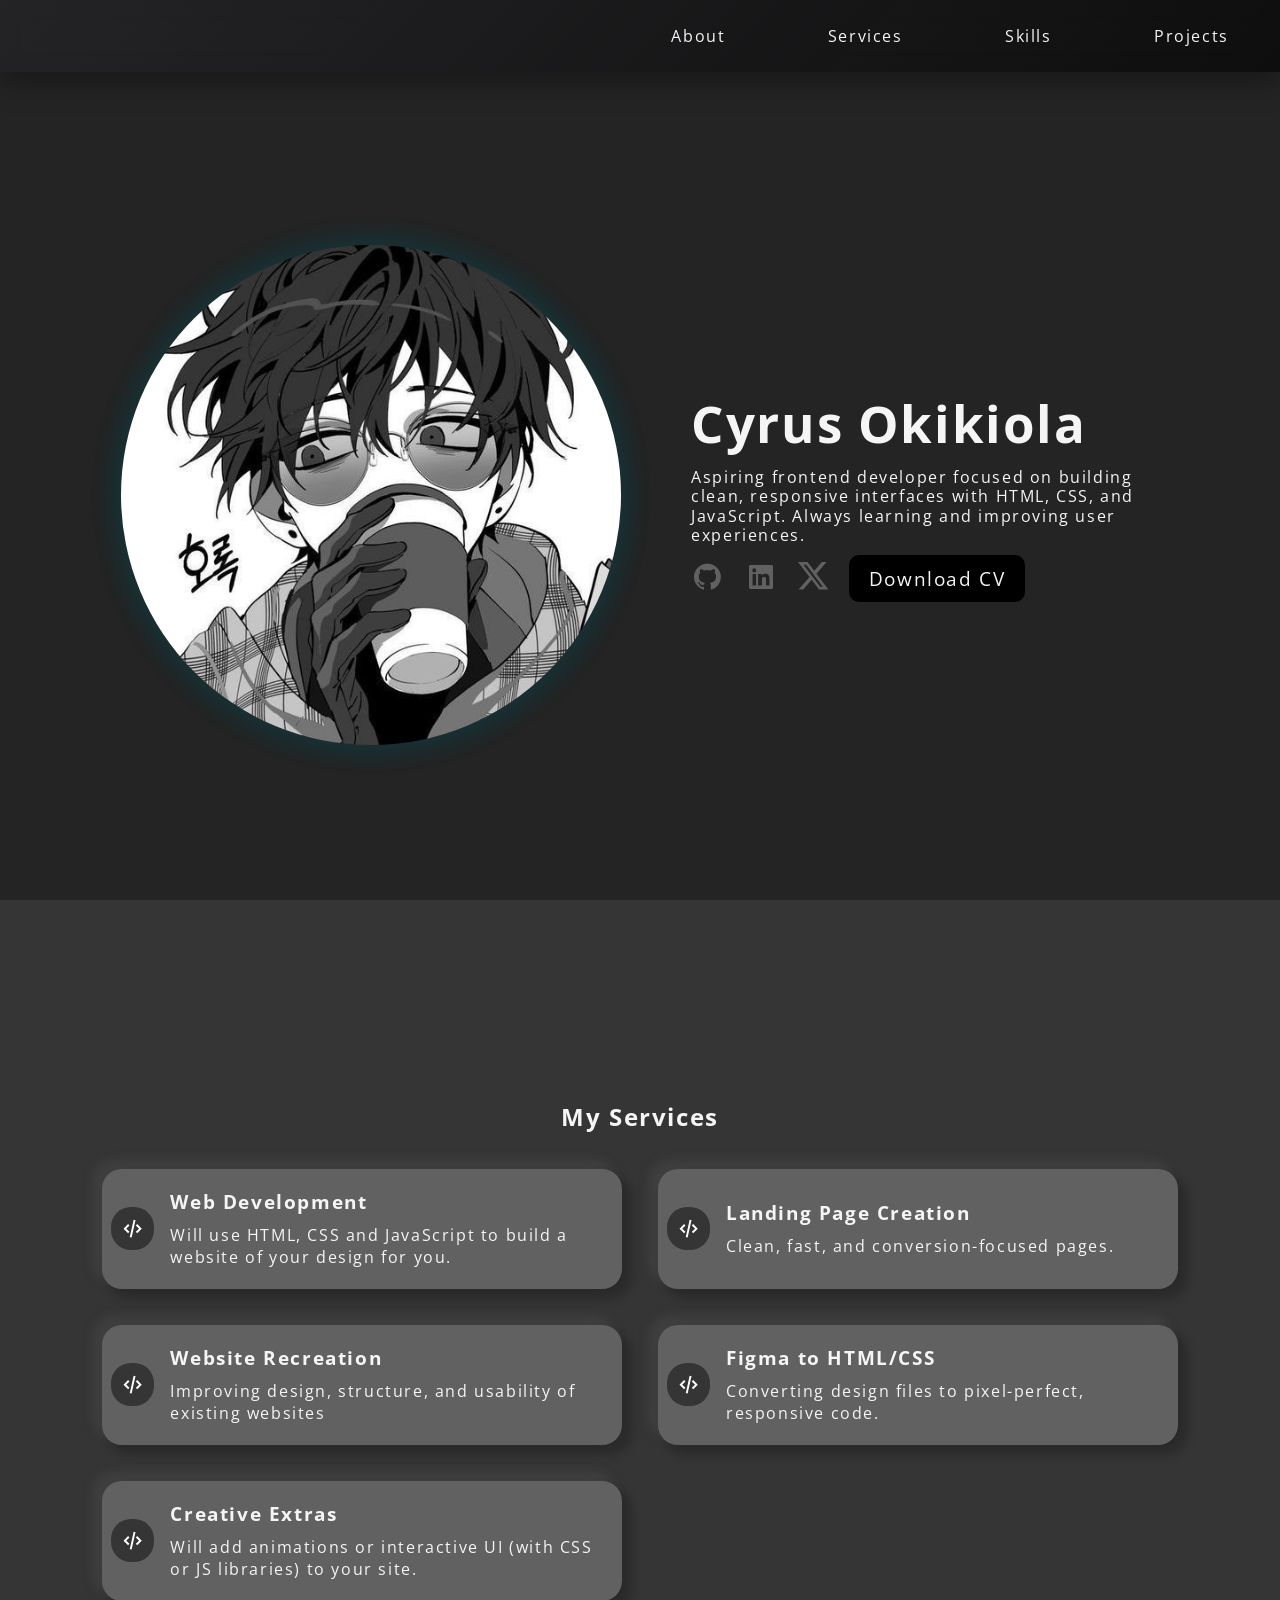
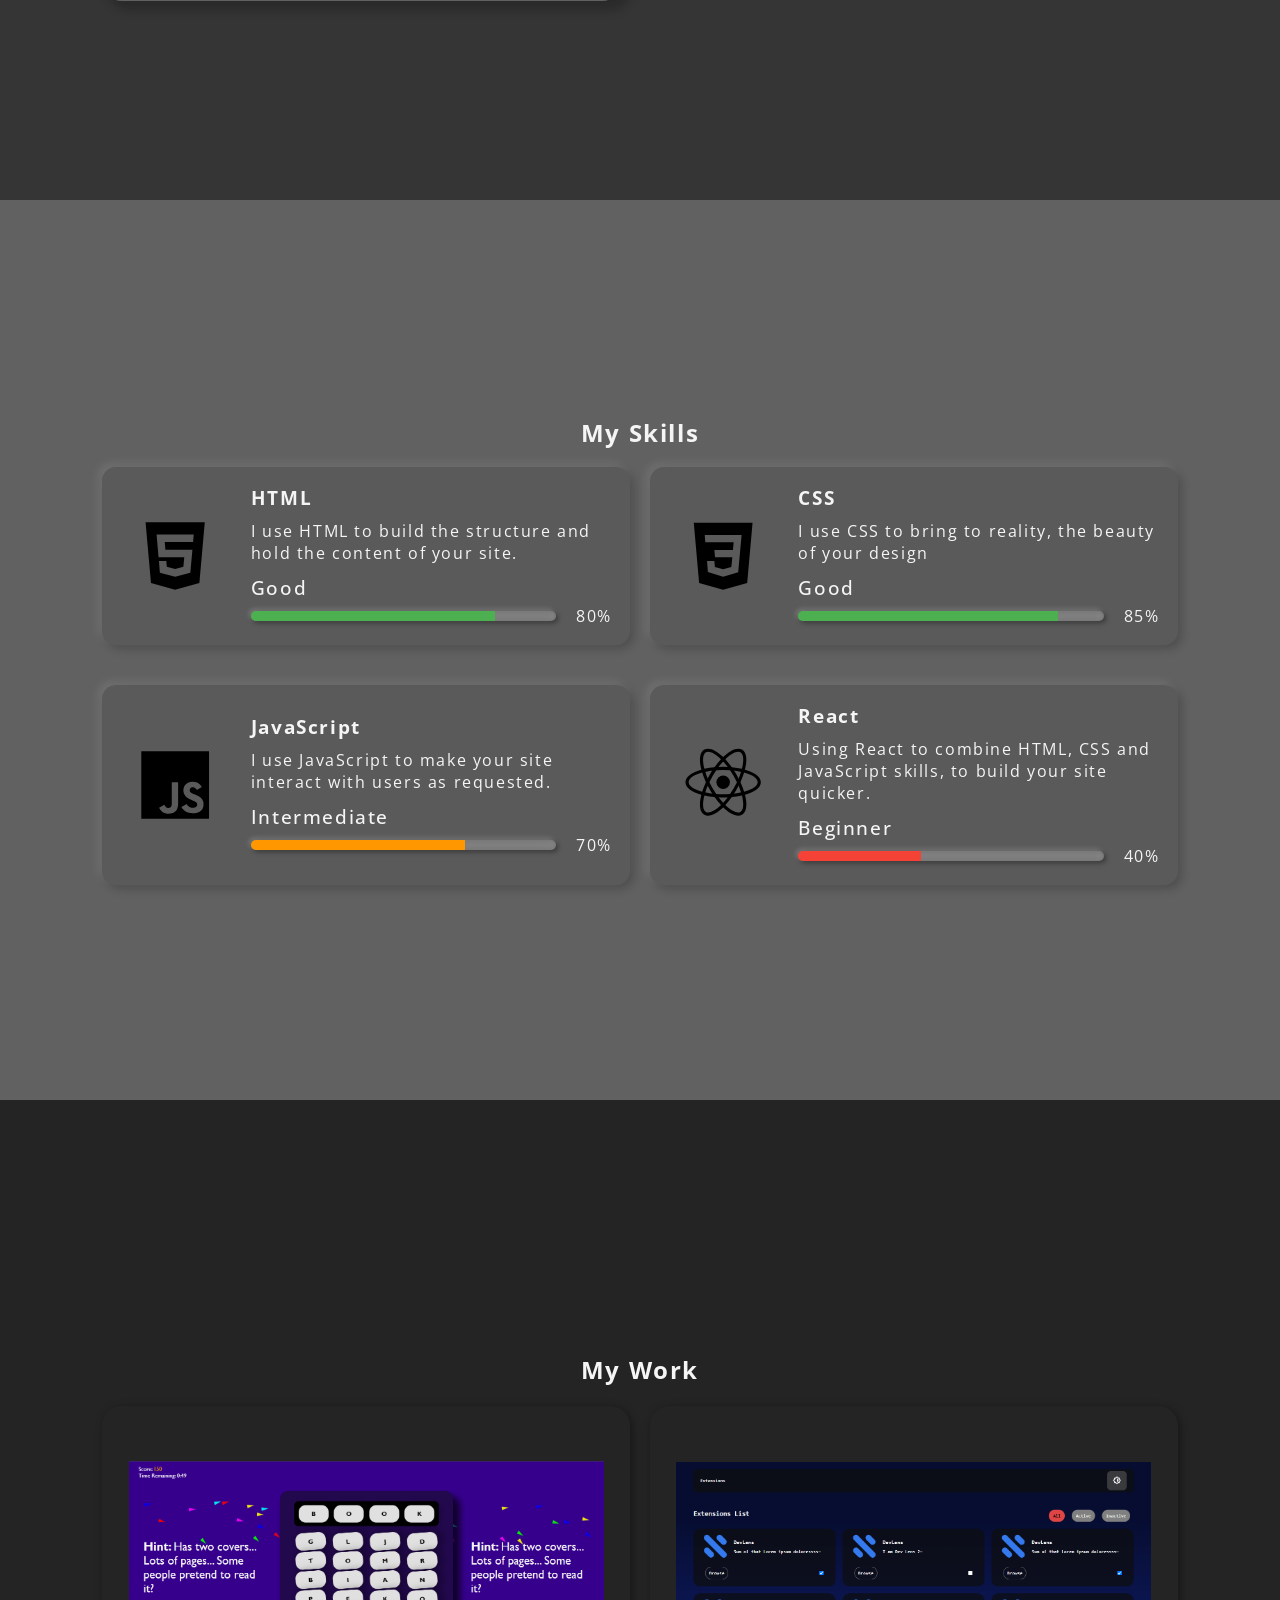
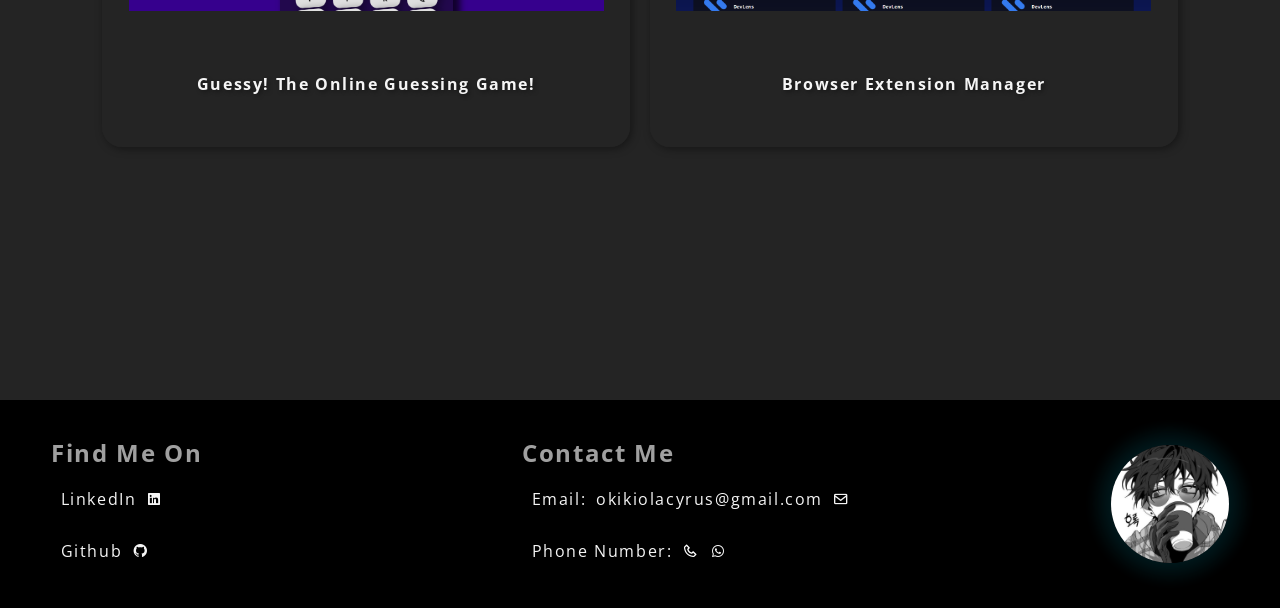
==== commit 73d99890: "Adds favicon and opens CV in separate tab" ====
--- a/index.html
+++ b/index.html
@@ -3,6 +3,7 @@
 <head>
     <meta charset="UTF-8">
     <meta name="viewport" content="width=device-width, initial-scale=1.0">
+    <link rel="icon" href="./assets/images/mypfp2.jpg">
     <title>Cyrus</title>
     <link rel="preconnect" href="https://fonts.googleapis.com">
     <link rel="preconnect" href="https://fonts.gstatic.com" crossorigin>
@@ -73,7 +74,7 @@
                         <a class="option" href="https://github.com/CyMain"><i class='bx bxl-github'></i></a>
                         <a class="option" href="https://www.linkedin.com/in/cyrus-okikiola/"><i class='bx bxl-linkedin-square'></i></a>
                         <a class="option" href="https://x.com/cyrus_code"><svg xmlns="http://www.w3.org/2000/svg" shape-rendering="geometricPrecision" text-rendering="geometricPrecision" image-rendering="optimizeQuality" fill-rule="evenodd" clip-rule="evenodd" viewBox="0 0 512 462.799"><path fill-rule="nonzero" d="M403.229 0h78.506L310.219 196.04 512 462.799H354.002L230.261 301.007 88.669 462.799h-78.56l183.455-209.683L0 0h161.999l111.856 147.88L403.229 0zm-27.556 415.805h43.505L138.363 44.527h-46.68l283.99 371.278z"/></svg></a>
-                        <a href="./assets/files/CV.pdf" class="cv-download">Download CV</a>
+                        <a href="./assets/files/CV.pdf" target="_blank" class="cv-download">Download CV</a>
                     </div>
                 </div>
             </div>
--- a/styles/skills.css
+++ b/styles/skills.css
@@ -18,6 +18,7 @@
     .skills{
         .skill{
             cursor: default;
+            user-select: none;
             display: flex;
             align-items: center;
             gap: 20px;
@@ -25,7 +26,7 @@
             background-color: rgb(90, 90, 90);
             border-radius: 14px;
             box-shadow: 4px 4px 10px rgba(0, 0, 0, 0.2), 
-                        -4px -4px 10px rgba(255, 255, 255, 0.158);
+                        -4px -4px 10px rgba(255, 255, 255, 0.1);
             transition: all 0.12s ease;
 
             *{
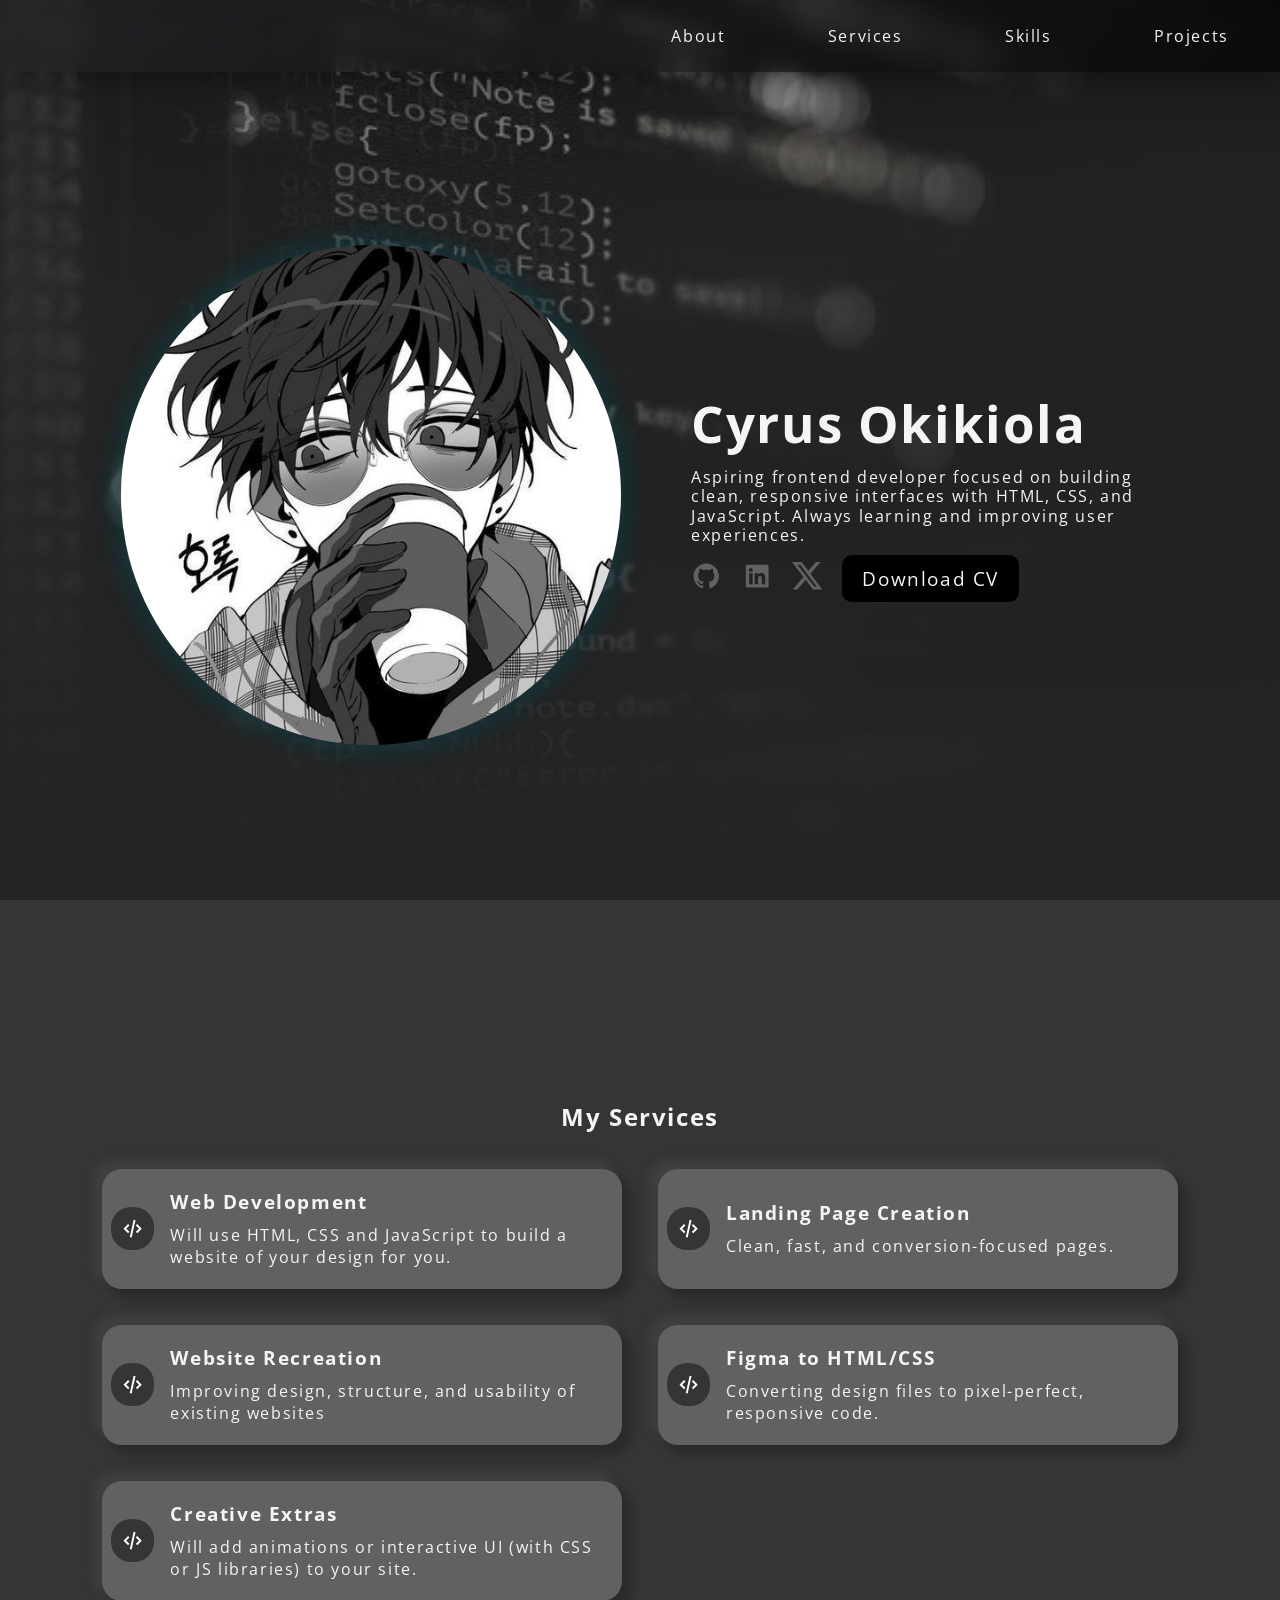
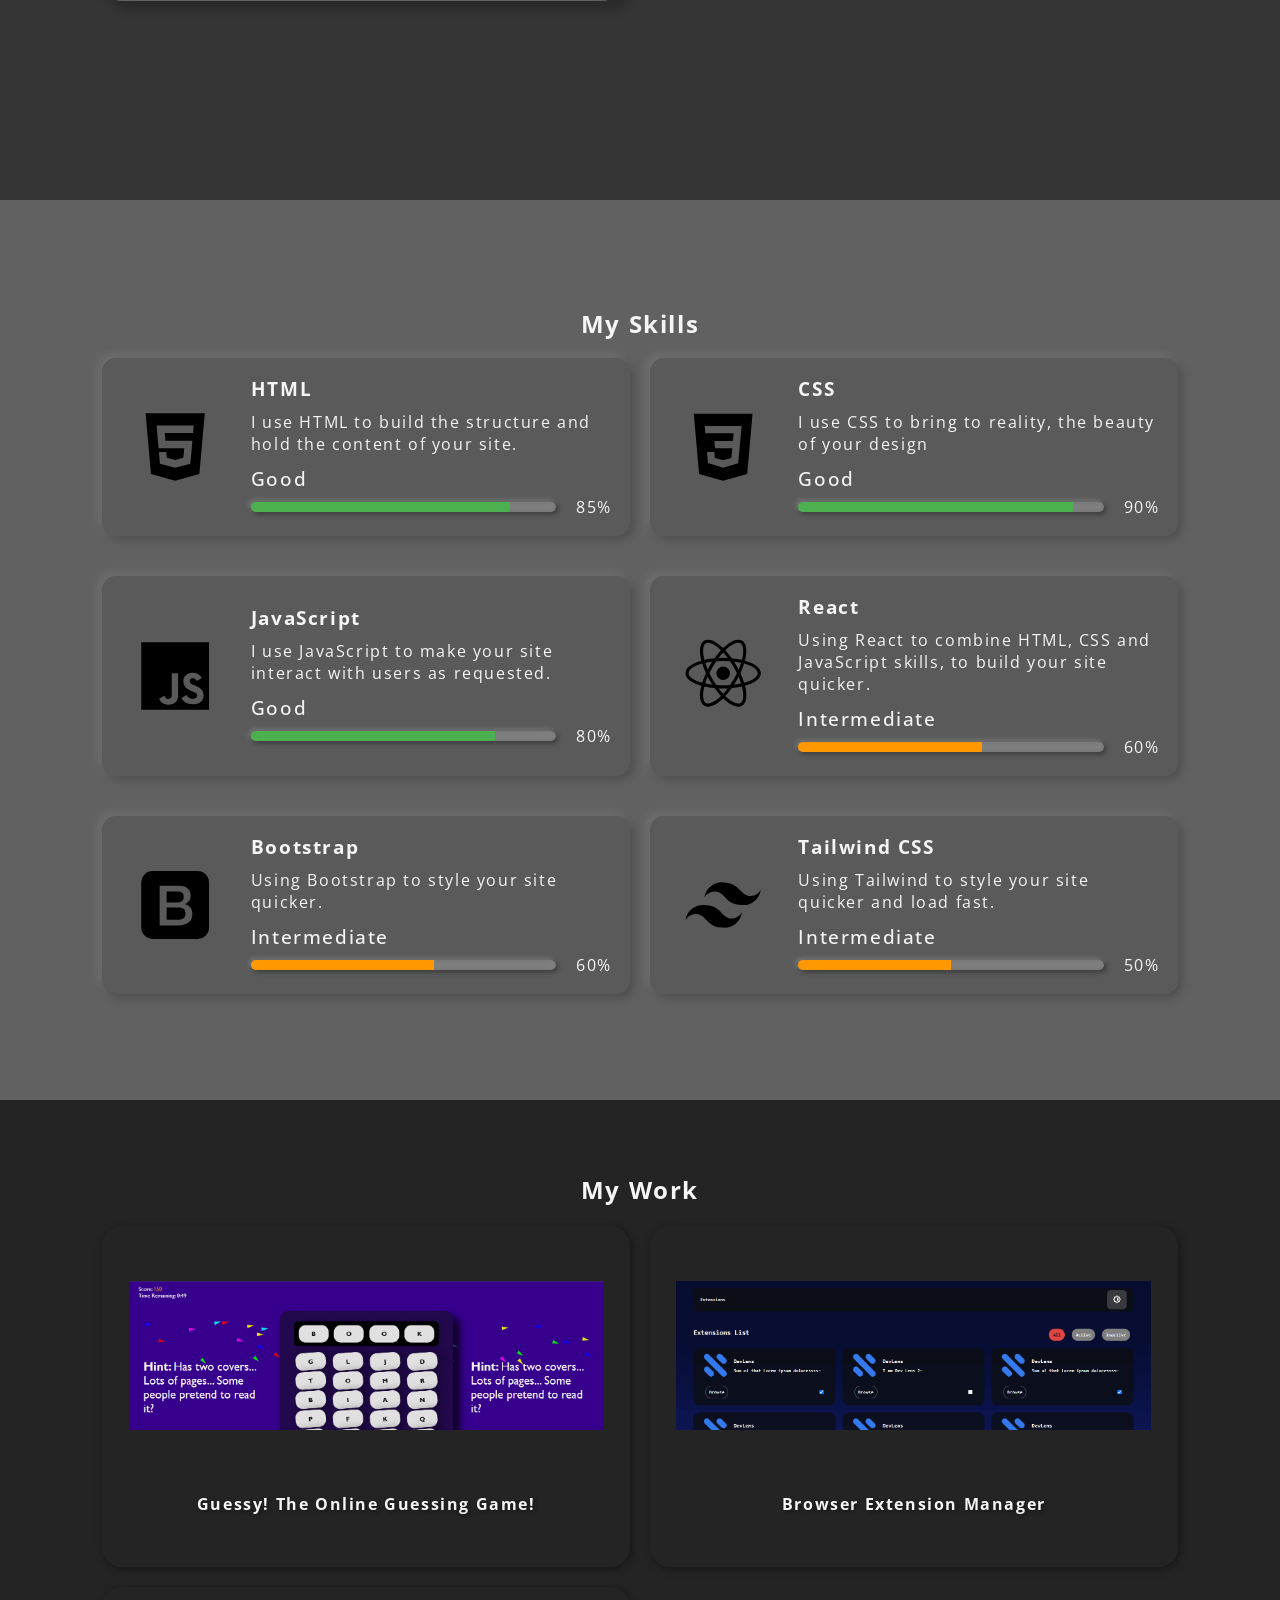
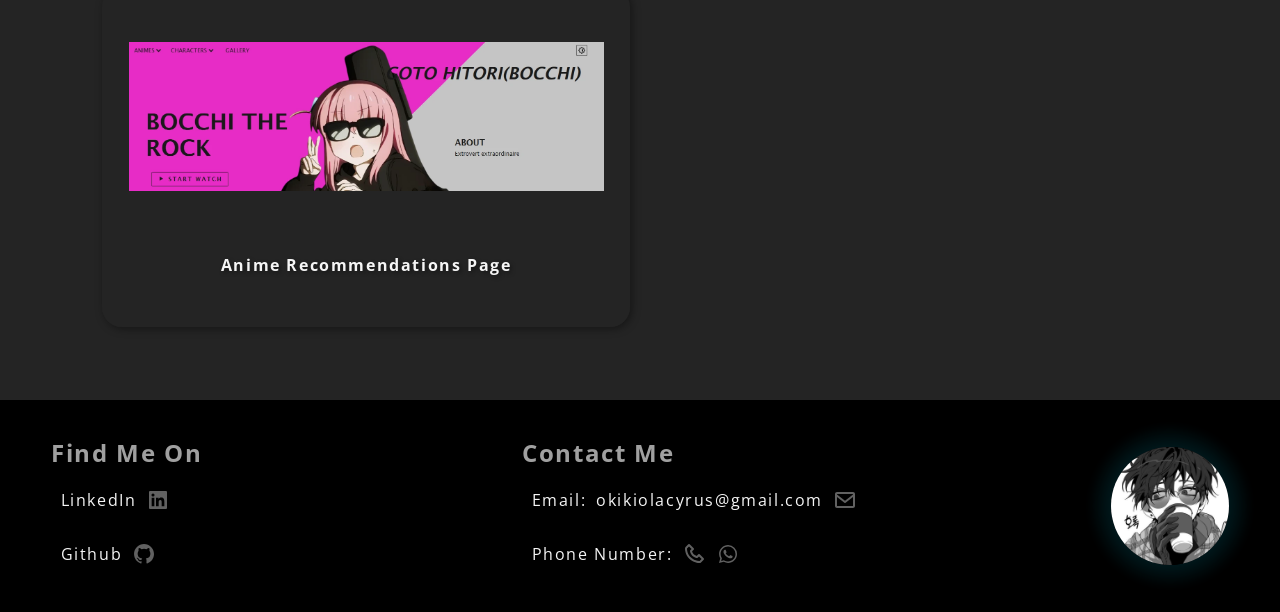
==== commit e8944191: "SVG updates" ====
--- a/index.html
+++ b/index.html
@@ -228,8 +228,8 @@
                         Find Me On
                     </h2>
                     <ul class="contact-list">
-                        <li><a href="https://www.linkedin.com/in/cyrus-okikiola/">LinkedIn <i class='bx bxl-linkedin-square'></i></a></li>
-                        <li><a href="https://github.com/CyMain">Github <i class='bx bxl-github' ></i></a></li>
+                        <li><a href="https://www.linkedin.com/in/cyrus-okikiola/">LinkedIn <svg class="footer-svg" xmlns="http://www.w3.org/2000/svg" width="24" height="24" viewBox="0 0 24 24"><path d="M20 3H4a1 1 0 0 0-1 1v16a1 1 0 0 0 1 1h16a1 1 0 0 0 1-1V4a1 1 0 0 0-1-1zM8.339 18.337H5.667v-8.59h2.672v8.59zM7.003 8.574a1.548 1.548 0 1 1 0-3.096 1.548 1.548 0 0 1 0 3.096zm11.335 9.763h-2.669V14.16c0-.996-.018-2.277-1.388-2.277-1.39 0-1.601 1.086-1.601 2.207v4.248h-2.667v-8.59h2.56v1.174h.037c.355-.675 1.227-1.387 2.524-1.387 2.704 0 3.203 1.778 3.203 4.092v4.71z"></path></svg></a></li>
+                        <li><a href="https://github.com/CyMain">Github <svg class="footer-svg" xmlns="http://www.w3.org/2000/svg" width="24" height="24" viewBox="0 0 24 24"><path fill-rule="evenodd" clip-rule="evenodd" d="M12.026 2c-5.509 0-9.974 4.465-9.974 9.974 0 4.406 2.857 8.145 6.821 9.465.499.09.679-.217.679-.481 0-.237-.008-.865-.011-1.696-2.775.602-3.361-1.338-3.361-1.338-.452-1.152-1.107-1.459-1.107-1.459-.905-.619.069-.605.069-.605 1.002.07 1.527 1.028 1.527 1.028.89 1.524 2.336 1.084 2.902.829.091-.645.351-1.085.635-1.334-2.214-.251-4.542-1.107-4.542-4.93 0-1.087.389-1.979 1.024-2.675-.101-.253-.446-1.268.099-2.64 0 0 .837-.269 2.742 1.021a9.582 9.582 0 0 1 2.496-.336 9.554 9.554 0 0 1 2.496.336c1.906-1.291 2.742-1.021 2.742-1.021.545 1.372.203 2.387.099 2.64.64.696 1.024 1.587 1.024 2.675 0 3.833-2.33 4.675-4.552 4.922.355.308.675.916.675 1.846 0 1.334-.012 2.41-.012 2.737 0 .267.178.577.687.479C19.146 20.115 22 16.379 22 11.974 22 6.465 17.535 2 12.026 2z"></path></svg></a></li>
                     </ul>
                 </div>
                 <div class="contact-me">
@@ -238,8 +238,8 @@
                         Contact Me
                     </h2>
                     <ul class="contact details">
-                        <li>Email: <span>okikiolacyrus@gmail.com</span> <i class='bx bx-envelope' ></i></li>
-                        <li>Phone Number:<i class='bx  bx-phone'  style='color:#ffffff'></i><i class='bx bxl-whatsapp'></i></li>
+                        <li>Email: <span>okikiolacyrus@gmail.com</span> <svg class="footer-svg" xmlns="http://www.w3.org/2000/svg" width="24" height="24" viewBox="0 0 24 24"><path d="M20 4H4c-1.103 0-2 .897-2 2v12c0 1.103.897 2 2 2h16c1.103 0 2-.897 2-2V6c0-1.103-.897-2-2-2zm0 2v.511l-8 6.223-8-6.222V6h16zM4 18V9.044l7.386 5.745a.994.994 0 0 0 1.228 0L20 9.044 20.002 18H4z"></path></svg></li>
+                        <li>Phone Number:<svg class="footer-svg" xmlns="http://www.w3.org/2000/svg" width="24" height="24" viewBox="0 0 24 24"><path d="M17.707 12.293a.999.999 0 0 0-1.414 0l-1.594 1.594c-.739-.22-2.118-.72-2.992-1.594s-1.374-2.253-1.594-2.992l1.594-1.594a.999.999 0 0 0 0-1.414l-4-4a.999.999 0 0 0-1.414 0L3.581 5.005c-.38.38-.594.902-.586 1.435.023 1.424.4 6.37 4.298 10.268s8.844 4.274 10.269 4.298h.028c.528 0 1.027-.208 1.405-.586l2.712-2.712a.999.999 0 0 0 0-1.414l-4-4.001zm-.127 6.712c-1.248-.021-5.518-.356-8.873-3.712-3.366-3.366-3.692-7.651-3.712-8.874L7 4.414 9.586 7 8.293 8.293a1 1 0 0 0-.272.912c.024.115.611 2.842 2.271 4.502s4.387 2.247 4.502 2.271a.991.991 0 0 0 .912-.271L17 14.414 19.586 17l-2.006 2.005z"></path></svg><svg xmlns="http://www.w3.org/2000/svg" width="24" height="24" viewBox="0 0 24 24" class="footer-svg"><path fill-rule="evenodd" clip-rule="evenodd" d="M18.403 5.633A8.919 8.919 0 0 0 12.053 3c-4.948 0-8.976 4.027-8.978 8.977 0 1.582.413 3.126 1.198 4.488L3 21.116l4.759-1.249a8.981 8.981 0 0 0 4.29 1.093h.004c4.947 0 8.975-4.027 8.977-8.977a8.926 8.926 0 0 0-2.627-6.35m-6.35 13.812h-.003a7.446 7.446 0 0 1-3.798-1.041l-.272-.162-2.824.741.753-2.753-.177-.282a7.448 7.448 0 0 1-1.141-3.971c.002-4.114 3.349-7.461 7.465-7.461a7.413 7.413 0 0 1 5.275 2.188 7.42 7.42 0 0 1 2.183 5.279c-.002 4.114-3.349 7.462-7.461 7.462m4.093-5.589c-.225-.113-1.327-.655-1.533-.73-.205-.075-.354-.112-.504.112s-.58.729-.711.879-.262.168-.486.056-.947-.349-1.804-1.113c-.667-.595-1.117-1.329-1.248-1.554s-.014-.346.099-.458c.101-.1.224-.262.336-.393.112-.131.149-.224.224-.374s.038-.281-.019-.393c-.056-.113-.505-1.217-.692-1.666-.181-.435-.366-.377-.504-.383a9.65 9.65 0 0 0-.429-.008.826.826 0 0 0-.599.28c-.206.225-.785.767-.785 1.871s.804 2.171.916 2.321c.112.15 1.582 2.415 3.832 3.387.536.231.954.369 1.279.473.537.171 1.026.146 1.413.089.431-.064 1.327-.542 1.514-1.066.187-.524.187-.973.131-1.067-.056-.094-.207-.151-.43-.263"></path></svg></li>
                     </ul>
                 </div>
             </div>
--- a/styles/footer.css
+++ b/styles/footer.css
@@ -72,8 +72,16 @@
             }
         }
     }
+    li:hover, a:hover{
+        .footer-svg{
+            fill: rgb(var(--footerColor2));
+        }
+    }
 }
 
+.footer-svg{
+    fill: rgb(var(--mainColor1));
+}
 
 @media (max-width:700px) {
     .footer-container{
--- a/styles/about.css
+++ b/styles/about.css
@@ -1,7 +1,34 @@
 #who-i-am{
-    background-color: rgb(var(--mainColor3));
+    position: relative;
     padding-top: 8dvh;
+    
+    background-image: url('/assets/images/herobackground.jpg');
+    background: linear-gradient(180deg, rgb(var(--mainColor3), 0), rgb(var(--mainColor3)));
 }
+
+.hero-background, .hero-drop{
+    position: absolute;
+    top:0;
+    left: 0;
+    right: 0;
+    bottom: 0;
+    background-repeat: no-repeat;
+    background-size: cover;
+    background-position: center;
+    background-attachment: fixed;
+}
+
+.hero-background{
+    background-image: url('/assets/images/herobackground.webp');
+    z-index: -2;
+}
+
+.hero-drop{
+    background: linear-gradient(180deg, rgba(var(--mainColor3), 0.5) 60%, rgb(var(--mainColor3)));
+    z-index: -1;
+}
+
+
 
 #about-container{
     display: flex;
--- a/styles/skills.css
+++ b/styles/skills.css
@@ -31,6 +31,14 @@
 
             *{
                 transition: all 0.3s ease;
+            }
+            &:hover{
+                box-shadow: 4px 4px 10px rgba(0, 0, 0, 0.2), 
+                            -4px -4px 10px rgba(255, 255, 255, 0.158);
+                .skill-icon{                    
+                    box-shadow: 10px 10px 20px rgba(0, 0, 0, 0.2), 
+                                -10px -10px 20px rgba(255, 255, 255, 0.158);
+                }
             }
             .skill-icon{
                 border-radius: 10px;
@@ -92,51 +100,32 @@
         .html-skill{
             &:hover{
                 background-color: rgba(255, 0, 0, 0.342);
-                box-shadow: 4px 4px 10px rgba(0, 0, 0, 0.2), 
-                            -4px -4px 10px rgba(255, 255, 255, 0.158);
-                
-                .skill-icon{                    
-                    box-shadow: 10px 10px 20px rgba(0, 0, 0, 0.2), 
-                                -10px -10px 20px rgba(255, 255, 255, 0.158);
-                }
             }   
         }
         
         .css-skill{
             &:hover{
                 background-color: rgba(0, 26, 255, 0.342);
-                box-shadow: 4px 4px 10px rgba(0, 0, 0, 0.2), 
-                            -4px -4px 10px rgba(255, 255, 255, 0.158);
-                
-                .skill-icon{
-                    box-shadow: 10px 10px 20px rgba(0, 0, 0, 0.2), 
-                                -10px -10px 20px rgba(255, 255, 255, 0.158);
                 }
-            }   
         }
-        
         .js-skill{
             &:hover{
                 background-color: rgba(255, 217, 0, 0.342);
-                box-shadow: 4px 4px 10px rgba(0, 0, 0, 0.2), 
-                            -4px -4px 10px rgba(255, 255, 255, 0.158);
-                
-                .skill-icon{
-                    box-shadow: 10px 10px 20px rgba(0, 0, 0, 0.2), 
-                                -10px -10px 20px rgba(255, 255, 255, 0.158);
-                }
             }   
         }
         .react-skill{
             &:hover{
                 background-color: rgba(0, 225, 255, 0.342);
-                box-shadow: 4px 4px 10px rgba(0, 0, 0, 0.2), 
-                            -4px -4px 10px rgba(255, 255, 255, 0.158);
-                
-                .skill-icon{
-                    box-shadow: 10px 10px 20px rgba(0, 0, 0, 0.2), 
-                                -10px -10px 20px rgba(255, 255, 255, 0.158);
-                }
+            }   
+        }
+        .bootstrap-skill{
+            &:hover{
+                background-color: rgba(174, 0, 255, 0.342);
+            }   
+        }
+        .tailwind-skill{
+            &:hover{
+                background-color: rgba(0, 188, 255, 0.342);
             }   
         }
     }
